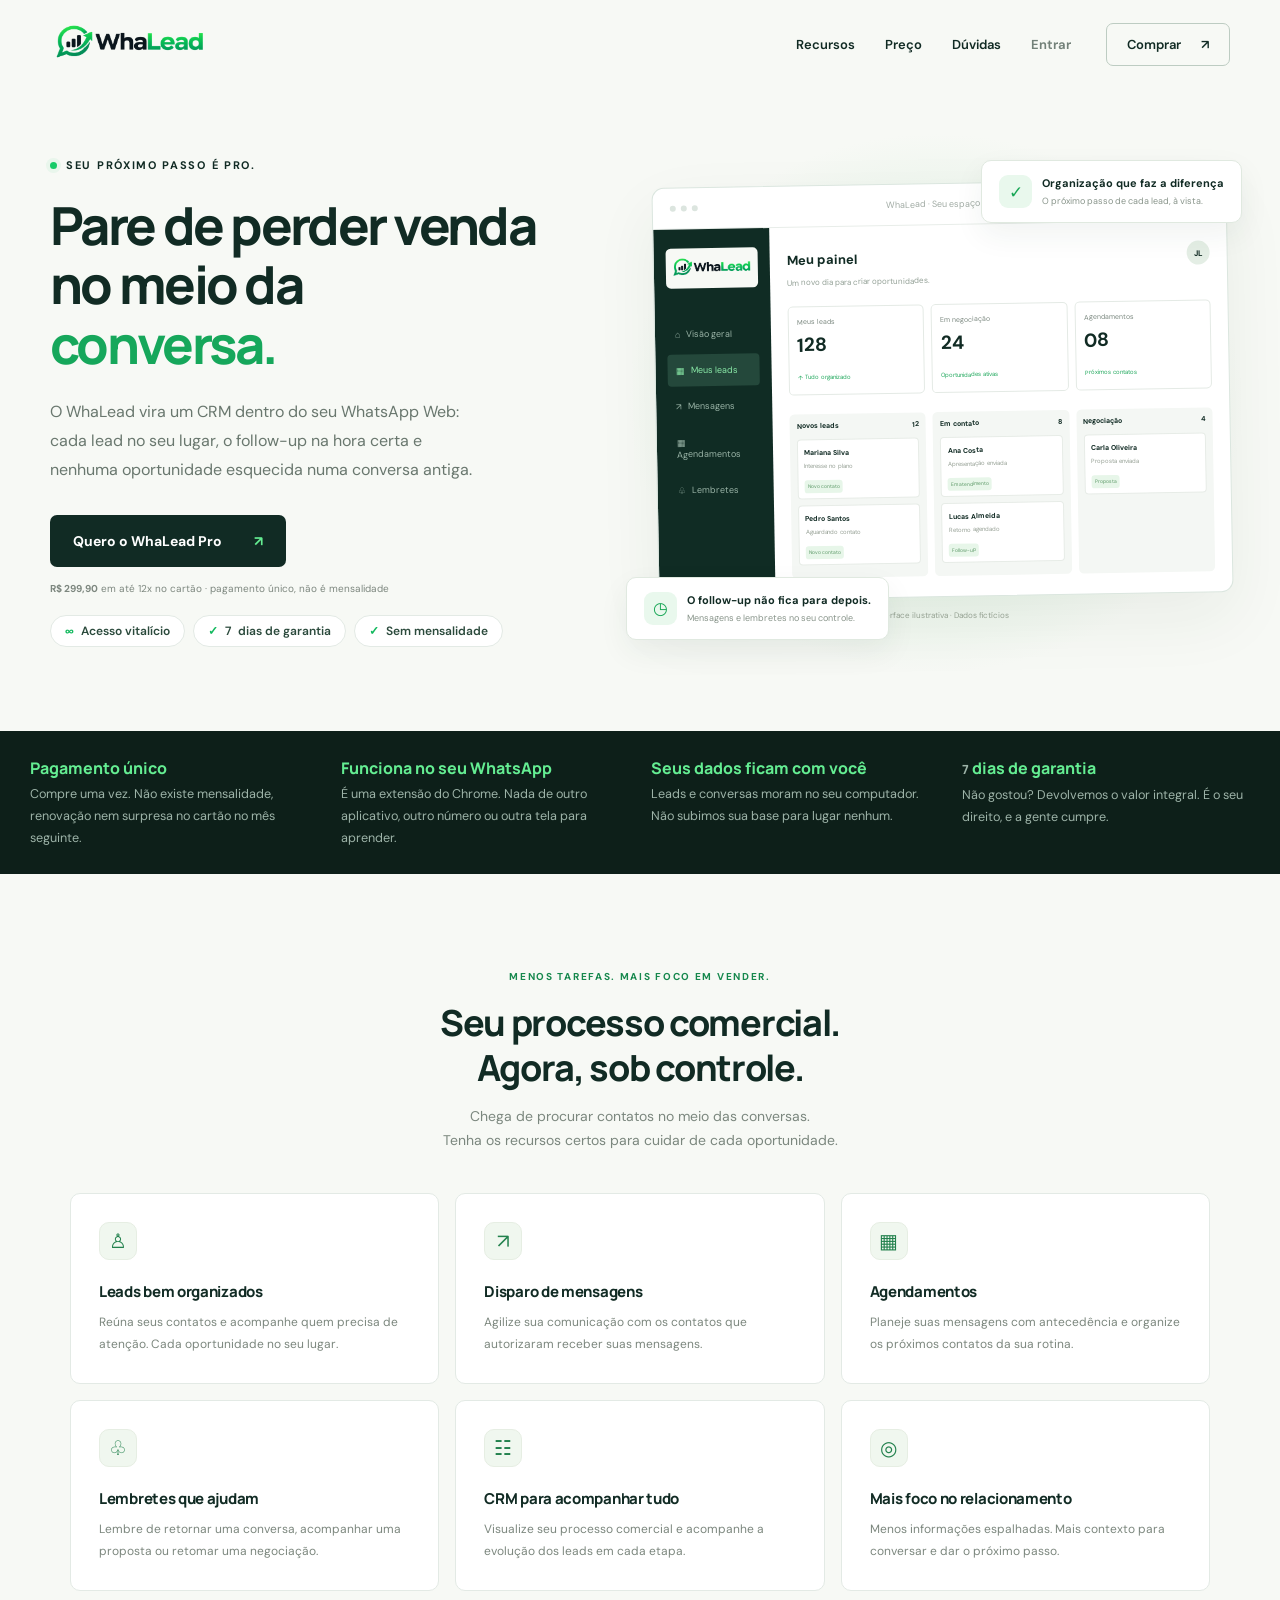
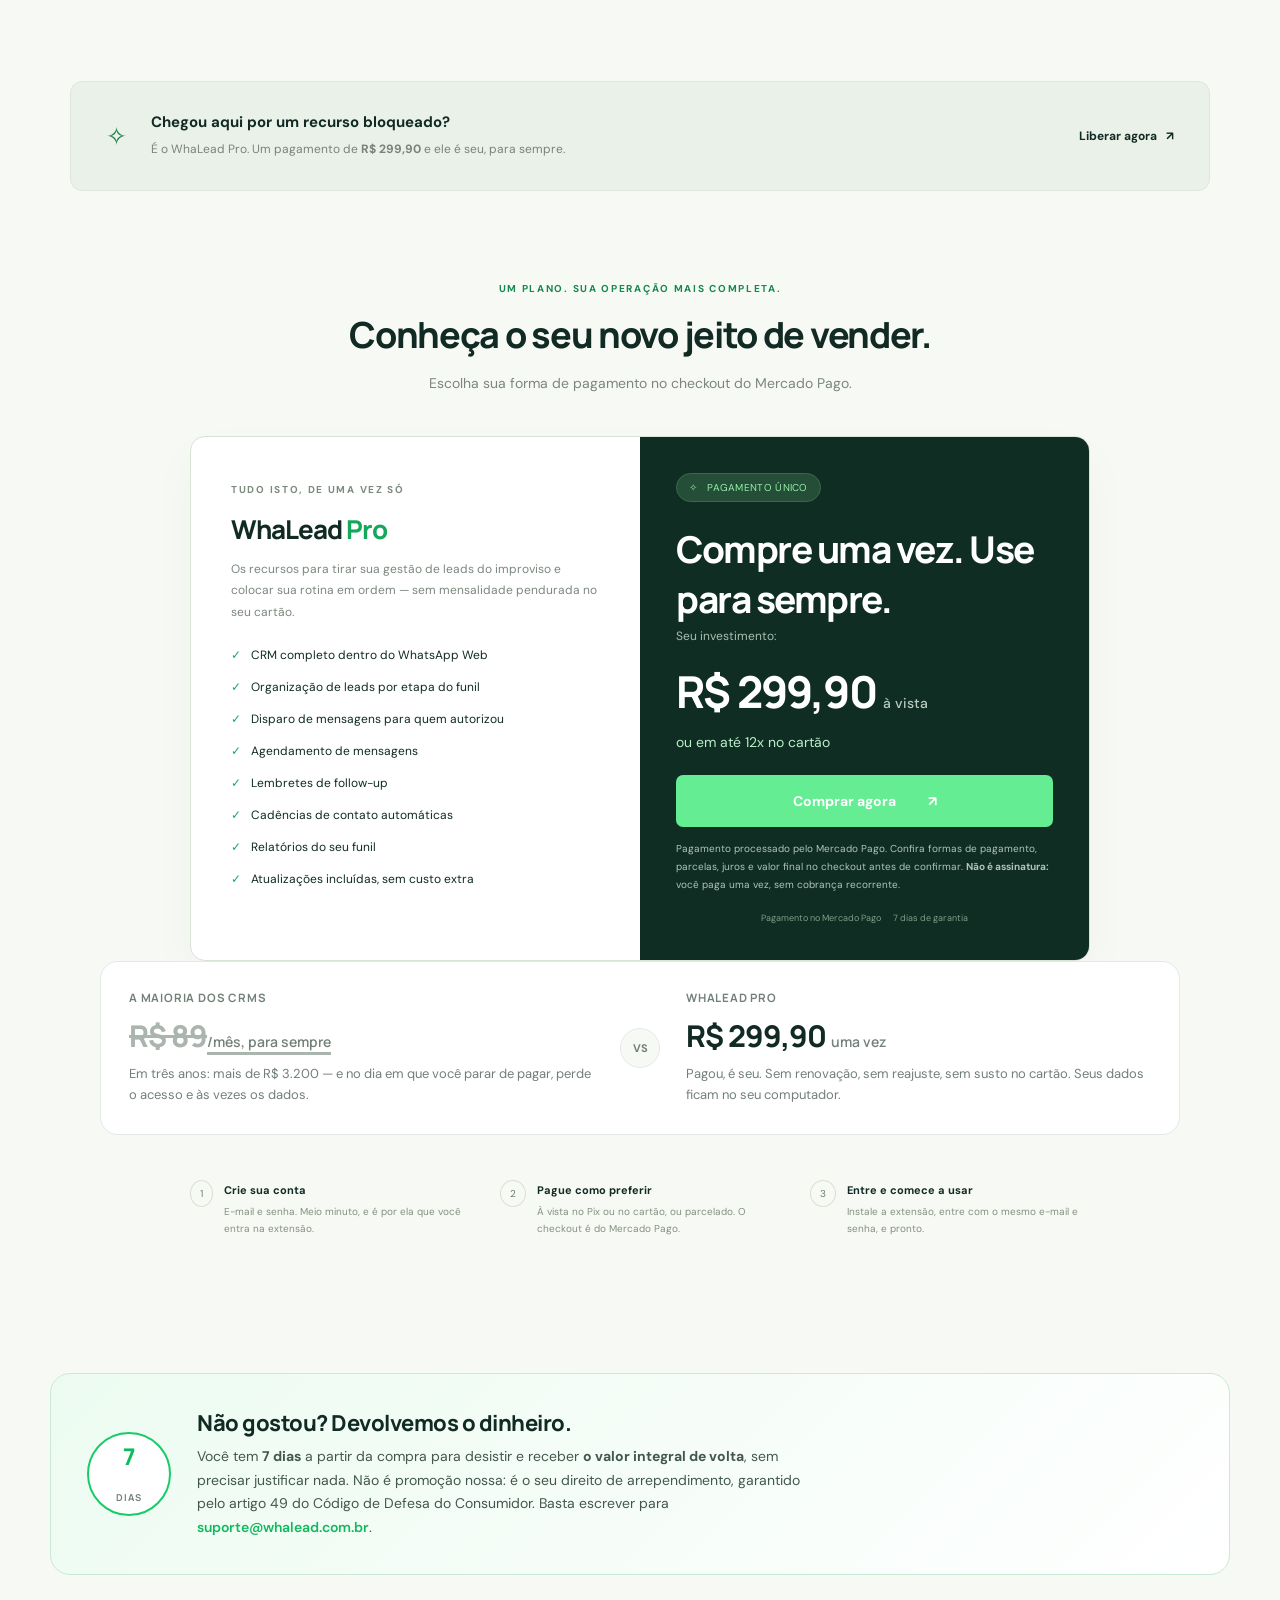
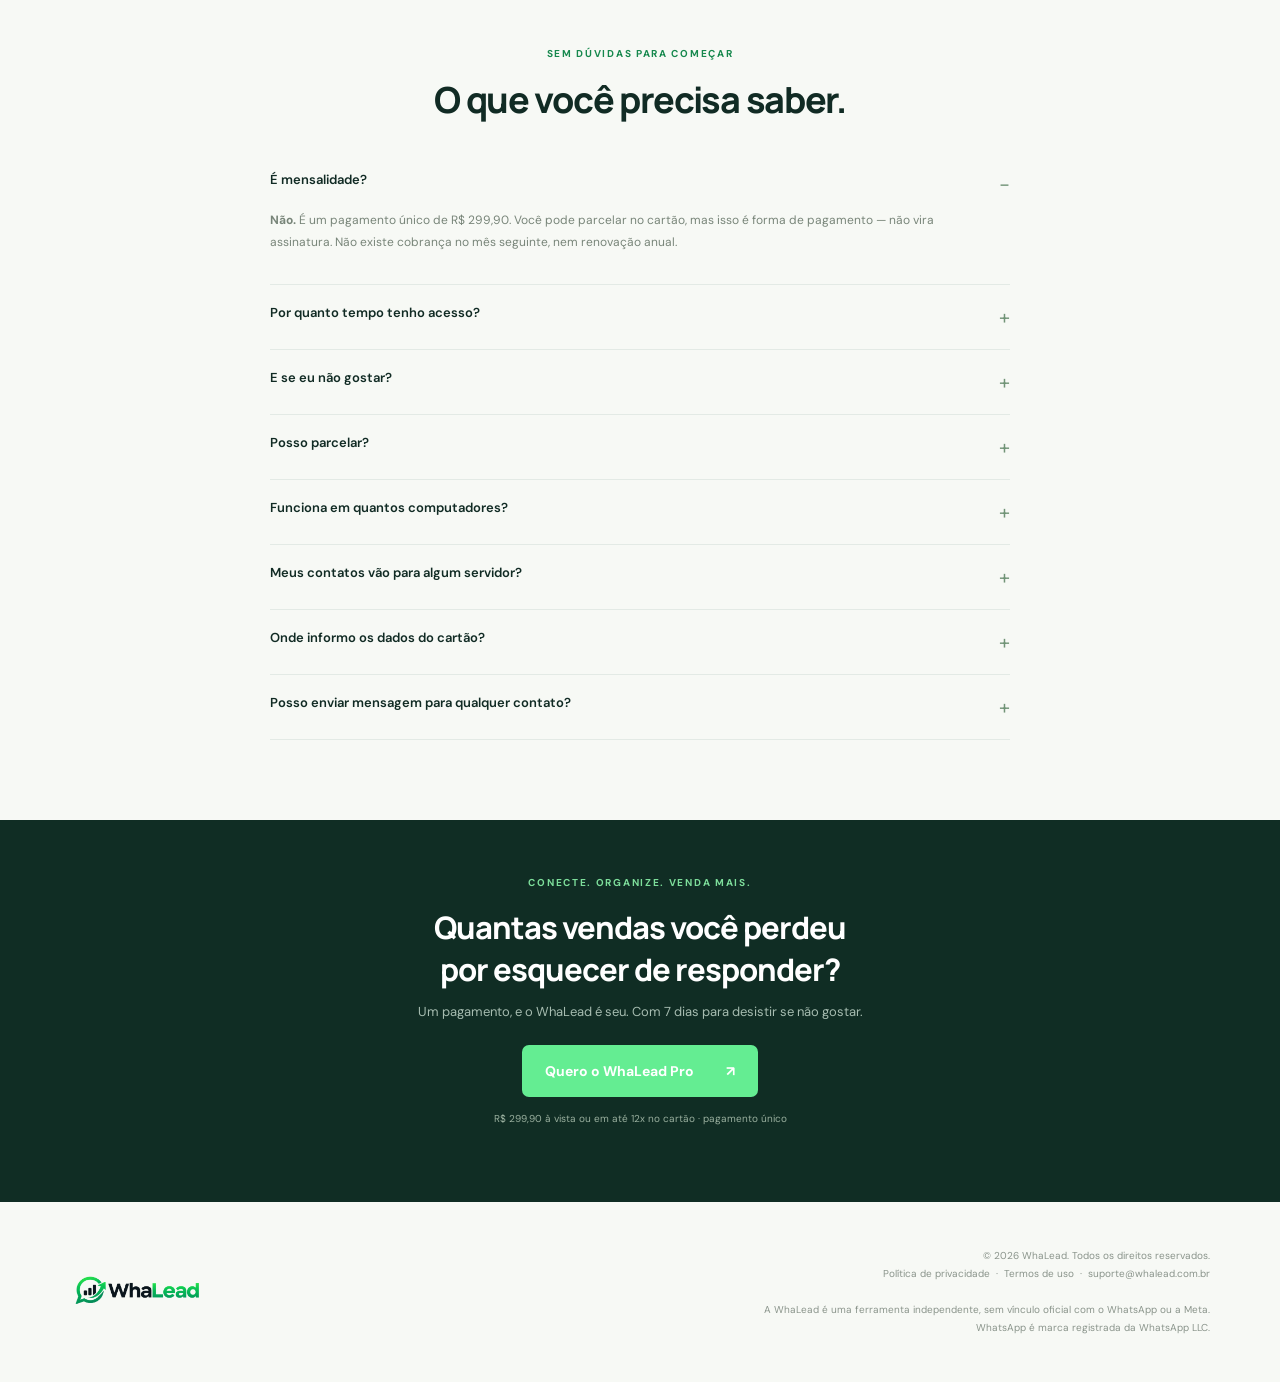
==== index.html @ 156eeb87 "Add files via upload" ====
<!doctype html><html lang="pt-BR"><head><meta charset="UTF-8"><meta name="viewport" content="width=device-width,initial-scale=1"><title>WhaLead Pro — CRM dentro do seu WhatsApp Web</title>
<link rel="icon" href="brand.png">
<meta property="og:title" content="WhaLead Pro — CRM dentro do seu WhatsApp Web">
<meta property="og:description" content="Organize leads, programe mensagens e nunca mais perca um follow-up. Pagamento único, sem mensalidade.">
<meta property="og:image" content="logo-whalead.png">
<meta property="og:type" content="website">
<meta name="theme-color" content="#0d1f19"><meta name="description" content="CRM dentro do seu WhatsApp Web: organize leads, programe mensagens e nunca mais perca um follow-up. Pagamento único de R$ 299,90, sem mensalidade, com 7 dias de garantia."><style>
@import url('https://fonts.googleapis.com/css2?family=DM+Sans:wght@400;450;500;550;600;650;700&family=Manrope:wght@400;500;600;650;700;750;800&display=swap');
:root{--green:#64ed92;--bright:#17cb68;--ink:#112b24;--muted:#728078;--line:#e3eae5;--cream:#f7f9f5}*{box-sizing:border-box}html{scroll-behavior:smooth;scroll-padding-top:100px}body{margin:0;color:var(--ink);font-family:'DM Sans',sans-serif;background:var(--cream)}button,a{-webkit-tap-highlight-color:transparent}button{font:inherit}a{color:inherit;text-decoration:none}button,a{outline-offset:5px}header{height:88px;max-width:1240px;margin:auto;display:flex;align-items:center;justify-content:space-between;padding:0 30px}.brand{display:flex;align-items:center;font:800 27px Manrope,sans-serif;letter-spacing:-1.5px}.brand img{width:44px;height:43px;object-fit:contain;margin-right:7px}.brand span{color:#11b95d}nav{display:flex;align-items:center;gap:35px;font-size:13px;font-weight:600}.navcta{border:1px solid #bdccc2;padding:12px 20px;border-radius:7px;display:flex;gap:20px;align-items:center}.hero{padding:70px 30px 83px;max-width:1240px;margin:auto;display:grid;grid-template-columns:1fr 1.08fr;gap:45px;align-items:center}.eyebrow{font-size:11px;font-weight:700;letter-spacing:1.7px;display:flex;gap:9px;align-items:center}.dot{width:7px;height:7px;background:var(--bright);border-radius:50%;display:inline-block;box-shadow:0 0 0 4px #17cb6810}.hero h1{font:750 clamp(42px,4.1vw,60px)/1.13 Manrope,sans-serif;letter-spacing:-2.7px;margin:24px 0}.hero h1 em{font-style:normal;color:#16a75b}.hero p{font-size:16px;line-height:1.8;color:#69776e;max-width:425px}.button{border:0;background:var(--green);padding:17px 23px;display:inline-flex;justify-content:center;align-items:center;gap:32px;border-radius:7px;font-weight:700;font-size:14px;cursor:pointer;transition:transform .2s,background .2s}.button:hover{background:#7af4a2;transform:translateY(-2px)}.hero .button{margin-top:15px;background:var(--ink);color:white}.hero .button span{color:var(--green)}.fine{font-size:10px!important;line-height:1.7!important;margin-top:13px!important;color:#7d877f!important}.hero .checks{display:flex;gap:19px;font-size:11px;color:#66756b;margin-top:25px}.check{color:#12aa5b;margin-right:5px}.visual{position:relative;padding:25px 0 28px 14px}.visual:before{content:'';position:absolute;inset:-35px -25px;background:radial-gradient(ellipse,#d0ecd5 0,transparent 68%);z-index:-1}.app{background:white;border:1px solid #dbe6df;box-shadow:0 25px 65px #183a2510;border-radius:12px;overflow:hidden;transform:rotate(-1deg)}.appbar{display:flex;align-items:center;padding:14px 17px;border-bottom:1px solid #e8ede9;gap:5px}.appbar i{width:6px;height:6px;background:#dce5df;border-radius:50%}.appurl{font-size:9px;color:#a1aba4;text-align:center;flex:1}.appbody{display:flex;min-height:320px}.sidebar{background:#102c24;width:116px;color:#99b3a6;padding:19px 12px;flex-shrink:0}.sidebar .brand{font-size:15px;color:white;letter-spacing:-.7px;margin-bottom:30px}.sidebar .brand img{width:25px;height:25px;margin-right:2px}.menuitem{font-size:9px;padding:10px 8px;margin:4px 0;border-radius:4px}.menuitem.active{background:#24483b;color:#8aeaa8}.appmain{padding:20px 17px;flex:1;min-width:0}.appheading{display:flex;justify-content:space-between;align-items:center;font-size:13px;font-weight:700}.avatar{border-radius:50%;font-size:8px;background:#e4eee5;padding:7px}.appsublabel{font-size:8px;color:#93a096;margin-top:6px}.stats{display:grid;grid-template-columns:repeat(3,1fr);gap:7px;margin:19px 0}.stat{border:1px solid #e4eae5;border-radius:5px;padding:10px 8px}.stat small{font-size:7px;color:#7c8980;display:block}.stat strong{font-size:19px;display:block;margin:6px 0}.stat .up{color:#21a85d;font-size:6px}.kanban{display:flex;gap:7px}.column{flex:1;min-width:0;background:#f4f7f4;border-radius:5px;padding:7px}.columntitle{font-size:7px;font-weight:700;display:flex;justify-content:space-between;margin-bottom:9px}.lead{background:white;border:1px solid #e7ece7;border-radius:4px;padding:8px 6px;margin-bottom:6px;font-size:7px}.lead b{display:block;font-size:7px}.lead p{color:#96a095;font-size:6px;margin:4px 0 9px}.tag{background:#e7f6e9;color:#5a9765;font-size:5px;padding:3px;border-radius:3px}.float{position:absolute;background:white;border:1px solid #e0e9e0;box-shadow:0 12px 30px #1f3a2810;border-radius:10px;padding:14px 17px;display:flex;align-items:center;gap:10px;font-size:10px;z-index:2}.float b{display:block;font-size:11px;margin-bottom:4px}.float small{color:#89958b;font-size:9px}.float.top{top:2px;right:-12px}.float.bottom{bottom:8px;left:-15px}.floaticon{display:flex;align-items:center;justify-content:center;background:#e9f8ed;color:#17a655;width:33px;height:33px;border-radius:9px;font-size:17px}.strip{border-top:1px solid var(--line);border-bottom:1px solid var(--line);padding:24px 25px;display:flex;justify-content:center;gap:65px;font-size:12px;color:#78877d}.strip span{display:flex;align-items:center;gap:10px}.strip i{font-style:normal;color:#2c5e42;font-size:18px}.section{max-width:1200px;margin:auto;padding:90px 30px}.sectionhead{text-align:center;max-width:660px;margin:0 auto 40px}.label{color:#16884d;letter-spacing:1.7px;font-size:10px;font-weight:700;text-transform:uppercase}.section h2{font:750 36px/1.25 Manrope,sans-serif;letter-spacing:-1.3px;margin:15px 0}.sectionhead p{color:#7b877e;font-size:14px;line-height:1.7}.features{display:grid;grid-template-columns:repeat(3,1fr);gap:16px}.feature{padding:28px;border:1px solid var(--line);border-radius:10px;background:#fff}.feature .icon{width:38px;height:38px;display:flex;align-items:center;justify-content:center;background:#f0f7ef;border:1px solid #e6eee3;border-radius:10px;font-size:20px;color:#22814d}.feature h3{font:750 15px Manrope,sans-serif;letter-spacing:-.3px;margin:21px 0 9px}.feature p{font-size:12px;line-height:1.85;color:#7c877e;margin:0}.upgrade{background:#eaf1e9;border:1px solid #dde8db;max-width:1140px;margin:0 auto 20px;border-radius:12px;padding:30px 35px;display:flex;align-items:center;gap:24px}.upgrade .icon{font-size:25px;color:#22814d}.upgrade h3{font-size:15px;margin:0 0 7px}.upgrade p{font-size:12px;color:#778575;margin:0;line-height:1.7}.upgrade a{margin-left:auto;white-space:nowrap;font-size:12px;font-weight:700}.offersection{padding-top:65px}.pricing{max-width:900px;margin:auto;display:grid;grid-template-columns:1fr 1fr;overflow:hidden;border-radius:15px;border:1px solid #d8e3d6;background:white;box-shadow:0 20px 50px #183a2508}.planinfo{padding:40px}.planinfo .label{color:#7a8a7c}.planinfo h3{font:750 26px Manrope,sans-serif;margin:13px 0 9px;letter-spacing:-1px}.planinfo p{font-size:12px;color:#7b877d;line-height:1.8}.planlist{padding:0;margin:24px 0 0;list-style:none;font-size:12px}.planlist li{margin:16px 0;display:flex;gap:10px}.planlist li:before{content:'✓';color:#18ab5a}.planprice{background:#102d24;padding:36px;color:white;position:relative}.trialpill{background:#244e37;border:1px solid #3b6848;color:#96efa9;border-radius:30px;padding:7px 12px;display:inline-block;font-size:10px;letter-spacing:.3px}.trialtitle{font:750 37px Manrope,sans-serif;letter-spacing:-1.5px;margin:22px 0 2px}.after{color:#a9beb0;font-size:12px;line-height:1.8}.price{font:750 44px Manrope,sans-serif;letter-spacing:-1.8px;margin:14px 0 0}.price small{font:500 14px 'DM Sans',sans-serif;letter-spacing:0;color:#b8cbbf}.total{font-size:10px;color:#94ad9d;margin:7px 0 24px}.planprice .button{width:100%;margin-top:24px}.paymentnote{font-size:10px;color:#b0c5b7;line-height:1.8;margin-top:13px}.secure{display:flex;gap:12px;justify-content:center;font-size:9px;color:#809c89;margin-top:18px}.steps{display:flex;max-width:900px;margin:35px auto 0;gap:30px}.step{flex:1;display:flex;align-items:flex-start;gap:11px}.stepnum{font-size:10px;border:1px solid #d6e1d4;border-radius:50%;padding:6px 9px;color:#688369}.step b{display:block;font-size:11px;margin:3px 0 6px}.step p{font-size:10px;line-height:1.7;margin:0;color:#839080}.faq{max-width:800px;padding-top:20px;padding-bottom:80px}.faq .sectionhead{margin-bottom:30px}details{border-bottom:1px solid var(--line);padding:19px 0}summary{cursor:pointer;font-size:13px;font-weight:600;list-style:none;display:flex;justify-content:space-between;gap:20px}summary:after{content:'+';font-size:20px;font-weight:400;color:#719477}details[open] summary:after{content:'−'}details p{color:#788579;font-size:12px;line-height:1.85;padding-right:25px}.endcta{background:#102d24;color:white;padding:50px 30px;text-align:center}.endcta h2{font:750 31px Manrope,sans-serif;letter-spacing:-1px;margin:0 0 12px}.endcta p{font-size:13px;color:#a6bcb0;margin-bottom:25px}.endcta .fine{color:#9ab09f!important}footer{max-width:1200px;margin:auto;padding:35px 30px;display:flex;align-items:center;justify-content:space-between;gap:20px}footer .brand{font-size:21px}footer .brand img{width:33px;height:33px}footer p{color:#8a948b;font-size:10px;line-height:1.8;text-align:right}.modal{border:1px solid #d9e4d9;border-radius:16px;padding:32px;max-width:440px;width:calc(100% - 36px);color:var(--ink)}.modal::backdrop{background:#0b241cc9;backdrop-filter:blur(5px)}.modal h2{font:750 24px Manrope,sans-serif;letter-spacing:-.7px}.modal p{font-size:13px;line-height:1.8;color:#758375}.modal .button{width:100%;margin-top:10px}.close{position:absolute;right:16px;top:12px;border:0;background:none;font-size:24px;color:#839080;cursor:pointer}.context{display:none;background:#e4f4e5;border-bottom:1px solid #d2e6d5;text-align:center;padding:11px 20px;font-size:12px}.context.visible{display:block}.mobilecta{display:none}@media(min-width:1500px){.hero{padding-top:95px;padding-bottom:110px}}@media(max-width:950px){.hero{gap:25px;padding-top:45px}.hero h1{font-size:43px}.visual{padding-left:0}.float.top{right:-6px}.sidebar{width:87px;padding:15px 7px}.sidebar .brand{font-size:12px}.appmain{padding:16px 10px}.strip{gap:25px}.hero .checks{gap:10px;font-size:9px}.feature{padding:23px}.hero p{font-size:14px}}@media(max-width:700px){header{height:75px;padding:0 20px}.brand{font-size:24px}nav>a:not(.navcta){display:none}.navcta{font-size:11px;padding:10px 13px;gap:12px}.hero{display:flex;flex-direction:column;padding:35px 23px 55px;gap:40px;align-items:stretch}.hero h1{font-size:44px;letter-spacing:-2px;max-width:480px}.hero p{max-width:450px}.hero .checks{font-size:10px;gap:18px}.visual{max-width:510px;width:100%;align-self:center;padding:20px 8px}.float.top{right:0}.float.bottom{left:0;bottom:0}.appbody{min-height:290px}.sidebar{width:100px}.strip{display:grid;grid-template-columns:1fr 1fr;gap:20px;font-size:10px;padding:23px}.section{padding:60px 22px}.section h2{font-size:29px}.features{grid-template-columns:1fr 1fr;gap:10px}.feature{padding:20px 16px}.feature h3{font-size:13px}.feature p{font-size:11px}.upgrade{margin:0 22px;padding:23px;gap:15px;flex-wrap:wrap}.upgrade .icon{display:none}.upgrade a{margin-left:0}.pricing{grid-template-columns:1fr}.planinfo{padding:30px}.planprice{padding:30px}.steps{flex-direction:column;gap:20px}.faq{padding-top:0}.endcta h2{font-size:27px}footer{padding:28px 22px 90px;align-items:flex-start}footer p{font-size:8px;max-width:190px}footer .brand{font-size:18px}.mobilecta{display:flex;position:fixed;bottom:0;left:0;right:0;background:#f7f9f5f5;backdrop-filter:blur(10px);border-top:1px solid var(--line);padding:10px 16px;z-index:5;align-items:center;justify-content:space-between;gap:10px}.mobilecta b{font-size:12px}.mobilecta small{font-size:9px;color:#758375;display:block;margin-top:3px}.mobilecta .button{padding:13px 16px;font-size:11px;gap:10px}}

.brand img.full-logo{width:160px;height:auto;margin:0;object-fit:contain}.sidebar .brand{background:#f7f9f5;border-radius:5px;padding:6px 4px}.sidebar .brand img.full-logo{width:100%;height:auto}footer .brand img.full-logo{width:135px;height:auto}@media(max-width:700px){.brand img.full-logo{width:140px}footer .brand img.full-logo{width:110px}}

/* ============ acrescentado: foco na compra ============ */
.navlinks{display:flex;align-items:center;gap:30px}
.naventrar{font-weight:650;color:var(--muted)}
.naventrar:hover{color:var(--ink)}
.heroguarantee{display:flex;flex-wrap:wrap;gap:8px;margin:18px 0 0}
.gbadge{display:inline-flex;align-items:center;gap:7px;font-size:12px;font-weight:600;
  background:#fff;border:1px solid var(--line);border-radius:30px;padding:7px 14px;color:#2b4a3c}
.gbadge b{color:#11b95d;font-weight:750}
.valuebar{background:#0d1f19;color:#e8f5ed;padding:26px 30px}
.valuebar .in{max-width:1240px;margin:auto;display:grid;
  grid-template-columns:repeat(auto-fit,minmax(215px,1fr));gap:22px}
.valuebar div b{display:block;font:750 16px Manrope,sans-serif;color:#64ed92;margin-bottom:3px}
.valuebar div span{font-size:12.6px;line-height:1.6;color:#9db3a8}
.compare{max-width:1240px;margin:0 auto;padding:0 30px 10px}
.comparebox{background:#fff;border:1px solid var(--line);border-radius:18px;padding:28px;
  display:grid;grid-template-columns:1fr auto 1fr;gap:26px;align-items:center}
.comparebox h4{font:700 14px Manrope,sans-serif;margin:0 0 10px;color:var(--muted);
  text-transform:uppercase;letter-spacing:.8px;font-size:11.5px}
.comparebox .big{font:750 30px Manrope,sans-serif;letter-spacing:-1px;color:var(--ink)}
.comparebox .big small{font-size:14px;font-weight:600;color:var(--muted);letter-spacing:0}
.comparebox .risca{text-decoration:line-through;color:#a9b5ad}
.comparebox .vs{width:40px;height:40px;border-radius:50%;background:var(--cream);
  border:1px solid var(--line);display:grid;place-items:center;font-size:11px;
  font-weight:700;color:var(--muted)}
.comparebox p{font-size:13px;color:var(--muted);margin:8px 0 0;line-height:1.6}
.guarantee{max-width:1240px;margin:0 auto;padding:46px 30px}
.guaranteebox{background:linear-gradient(135deg,#ecfbf1,#fff);border:1px solid #c8ead6;
  border-radius:20px;padding:34px 36px;display:flex;gap:26px;align-items:center}
.gseal{width:84px;height:84px;flex-shrink:0;border-radius:50%;background:#fff;
  border:2px solid #17cb68;display:grid;place-items:center;text-align:center;
  font:750 23px/1 Manrope,sans-serif;color:#11b95d}
.gseal small{display:block;font-size:9.5px;letter-spacing:.9px;font-weight:700;
  color:var(--muted);margin-top:3px}
.guaranteebox h3{font:750 22px Manrope,sans-serif;margin:0 0 7px;letter-spacing:-.5px}
.guaranteebox p{margin:0;font-size:14px;line-height:1.7;color:#43584d;max-width:62ch}
@media(max-width:820px){
  .comparebox{grid-template-columns:1fr;text-align:center}
  .comparebox .vs{margin:0 auto}
  .guaranteebox{flex-direction:column;text-align:center}
}
</style></head><body>
<div class="context" id="context">Você encontrou um recurso Pro. Conheça a WhaLead Pro e organize sua rotina comercial.</div>
<header><a class="brand" href="#" aria-label="WhaLead início"><img class="full-logo" src="logo-whalead.png" alt="WhaLead"></a><nav><div class="navlinks"><a href="#recursos">Recursos</a><a href="#plano">Preço</a><a href="#duvidas">Dúvidas</a><a class="naventrar" href="entrar.html" data-sealogado data-sealogado-txt="Minha conta">Entrar</a></div><a class="navcta" data-comprar data-sealogado>Comprar <span>↗</span></a></nav></header>
<main><section class="hero"><div><div class="eyebrow"><span class="dot"></span> SEU PRÓXIMO PASSO É PRO.</div><h1>Pare de perder venda<br>no meio da<br><em>conversa.</em></h1><p>O WhaLead vira um CRM dentro do seu WhatsApp Web: cada lead no seu lugar, o follow-up na hora certa e nenhuma oportunidade esquecida numa conversa antiga.</p><a class="button" data-comprar data-sealogado>Quero o WhaLead Pro <span>↗</span></a><p class="fine"><b data-t="preco">R$ 299,90</b> <span data-t="parcelado">em até 12x no cartão</span> · pagamento único, não é mensalidade</p><div class="heroguarantee"><span class="gbadge"><b>∞</b> Acesso vitalício</span><span class="gbadge"><b>✓</b> <span data-t="garantia">7</span> dias de garantia</span><span class="gbadge"><b>✓</b> Sem mensalidade</span></div></div>
<div class="visual" aria-label="Ilustração da organização de leads na WhaLead"><div class="float top"><div class="floaticon">✓</div><div><b>Organização que faz a diferença</b><small>O próximo passo de cada lead, à vista.</small></div></div><div class="app"><div class="appbar"><i></i><i></i><i></i><span class="appurl">WhaLead · Seu espaço de vendas</span></div><div class="appbody"><aside class="sidebar"><div class="brand"><img class="full-logo" src="logo-whalead.png" alt="WhaLead"></div><div class="menuitem">⌂ &nbsp; Visão geral</div><div class="menuitem active">▦ &nbsp; Meus leads</div><div class="menuitem">↗ &nbsp; Mensagens</div><div class="menuitem">▦ &nbsp; Agendamentos</div><div class="menuitem">♧ &nbsp; Lembretes</div></aside><div class="appmain"><div class="appheading">Meu painel <span class="avatar">JL</span></div><div class="appsublabel">Um novo dia para criar oportunidades.</div><div class="stats"><div class="stat"><small>Meus leads</small><strong>128</strong><span class="up">↑ Tudo organizado</span></div><div class="stat"><small>Em negociação</small><strong>24</strong><span class="up">Oportunidades ativas</span></div><div class="stat"><small>Agendamentos</small><strong>08</strong><span class="up">Próximos contatos</span></div></div><div class="kanban"><div class="column"><div class="columntitle">Novos leads <span>12</span></div><div class="lead"><b>Mariana Silva</b><p>Interesse no plano</p><span class="tag">Novo contato</span></div><div class="lead"><b>Pedro Santos</b><p>Aguardando contato</p><span class="tag">Novo contato</span></div></div><div class="column"><div class="columntitle">Em contato <span>8</span></div><div class="lead"><b>Ana Costa</b><p>Apresentação enviada</p><span class="tag">Em atendimento</span></div><div class="lead"><b>Lucas Almeida</b><p>Retorno agendado</p><span class="tag">Follow-up</span></div></div><div class="column"><div class="columntitle">Negociação <span>4</span></div><div class="lead"><b>Carla Oliveira</b><p>Proposta enviada</p><span class="tag">Proposta</span></div></div></div></div></div></div><div class="float bottom"><div class="floaticon">◷</div><div><b>O follow-up não fica para depois.</b><small>Mensagens e lembretes no seu controle.</small></div></div><div style="text-align:center;font-size:8px;color:#99a596;margin-top:13px">Interface ilustrativa · Dados fictícios</div></div></section>
<div class="valuebar"><div class="in"><div><b>Pagamento único</b><span>Compre uma vez. Não existe mensalidade, renovação nem surpresa no cartão no mês seguinte.</span></div><div><b>Funciona no seu WhatsApp</b><span>É uma extensão do Chrome. Nada de outro aplicativo, outro número ou outra tela para aprender.</span></div><div><b>Seus dados ficam com você</b><span>Leads e conversas moram no seu computador. Não subimos sua base para lugar nenhum.</span></div><div><b><span data-t="garantia">7</span> dias de garantia</b><span>Não gostou? Devolvemos o valor integral. É o seu direito, e a gente cumpre.</span></div></div></div>
<section class="section" id="recursos"><div class="sectionhead"><span class="label">Menos tarefas. Mais foco em vender.</span><h2>Seu processo comercial.<br>Agora, sob controle.</h2><p>Chega de procurar contatos no meio das conversas.<br>Tenha os recursos certos para cuidar de cada oportunidade.</p></div><div class="features"><article class="feature"><div class="icon">♙</div><h3>Leads bem organizados</h3><p>Reúna seus contatos e acompanhe quem precisa de atenção. Cada oportunidade no seu lugar.</p></article><article class="feature"><div class="icon">↗</div><h3>Disparo de mensagens</h3><p>Agilize sua comunicação com os contatos que autorizaram receber suas mensagens.</p></article><article class="feature"><div class="icon">▦</div><h3>Agendamentos</h3><p>Planeje suas mensagens com antecedência e organize os próximos contatos da sua rotina.</p></article><article class="feature"><div class="icon">♧</div><h3>Lembretes que ajudam</h3><p>Lembre de retornar uma conversa, acompanhar uma proposta ou retomar uma negociação.</p></article><article class="feature"><div class="icon">☷</div><h3>CRM para acompanhar tudo</h3><p>Visualize seu processo comercial e acompanhe a evolução dos leads em cada etapa.</p></article><article class="feature"><div class="icon">◎</div><h3>Mais foco no relacionamento</h3><p>Menos informações espalhadas. Mais contexto para conversar e dar o próximo passo.</p></article></div></section>
<div class="upgrade"><div class="icon">✧</div><div><h3>Chegou aqui por um recurso bloqueado?</h3><p>É o WhaLead Pro. Um pagamento de <b data-t="preco">R$ 299,90</b> e ele é seu, para sempre.</p></div><a data-comprar data-sealogado>Liberar agora &nbsp; ↗</a></div>
<section class="section offersection" id="plano"><div class="sectionhead"><span class="label">Um plano. Sua operação mais completa.</span><h2>Conheça o seu novo jeito de vender.</h2><p>Escolha sua forma de pagamento no checkout do Mercado Pago.</p></div><div class="pricing"><div class="planinfo"><span class="label">Tudo isto, de uma vez só</span><h3>WhaLead <span style="color:#14a85b">Pro</span></h3><p>Os recursos para tirar sua gestão de leads do improviso e colocar sua rotina em ordem — sem mensalidade pendurada no seu cartão.</p><ul class="planlist"><li>CRM completo dentro do WhatsApp Web</li><li>Organização de leads por etapa do funil</li><li>Disparo de mensagens para quem autorizou</li><li>Agendamento de mensagens</li><li>Lembretes de follow-up</li><li>Cadências de contato automáticas</li><li>Relatórios do seu funil</li><li>Atualizações incluídas, sem custo extra</li></ul></div><div class="planprice"><span class="trialpill">✧ &nbsp; PAGAMENTO ÚNICO</span><div class="trialtitle">Compre uma vez. Use para sempre.</div><div class="after">Seu investimento:</div><div class="price"><span data-t="preco">R$ 299,90</span> <small>à vista</small></div><div style="font-size:14px;color:#b9efc9;margin-top:12px">ou <span data-t="parcelado">em até 12x no cartão</span></div><a class="button checkout" data-comprar data-sealogado>Comprar agora <span>↗</span></a><p class="paymentnote">Pagamento processado pelo Mercado Pago. Confira formas de pagamento, parcelas, juros e valor final no checkout antes de confirmar. <b>Não é assinatura:</b> você paga uma vez, sem cobrança recorrente.</p><div class="secure"><span>Pagamento no Mercado Pago</span><span><span data-t="garantia">7</span> dias de garantia</span></div></div></div>

<div class="compare"><div class="comparebox"><div><h4>A maioria dos CRMs</h4><div class="big risca">R$ 89<small>/mês, para sempre</small></div><p>Em três anos: mais de R$ 3.200 — e no dia em que você parar de pagar, perde o acesso e às vezes os dados.</p></div><div class="vs">VS</div><div><h4>WhaLead Pro</h4><div class="big"><span data-t="preco">R$ 299,90</span> <small>uma vez</small></div><p>Pagou, é seu. Sem renovação, sem reajuste, sem susto no cartão. Seus dados ficam no seu computador.</p></div></div></div>

<div class="steps"><div class="step"><span class="stepnum">1</span><div><b>Crie sua conta</b><p>E-mail e senha. Meio minuto, e é por ela que você entra na extensão.</p></div></div><div class="step"><span class="stepnum">2</span><div><b>Pague como preferir</b><p>À vista no Pix ou no cartão, ou parcelado. O checkout é do Mercado Pago.</p></div></div><div class="step"><span class="stepnum">3</span><div><b>Entre e comece a usar</b><p>Instale a extensão, entre com o mesmo e-mail e senha, e pronto.</p></div></div></div></section>

<div class="guarantee"><div class="guaranteebox"><div class="gseal"><span data-t="garantia">7</span><small>DIAS</small></div><div><h3>Não gostou? Devolvemos o dinheiro.</h3><p>Você tem <b><span data-t="garantia">7</span> dias</b> a partir da compra para desistir e receber <b>o valor integral de volta</b>, sem precisar justificar nada. Não é promoção nossa: é o seu direito de arrependimento, garantido pelo artigo 49 do Código de Defesa do Consumidor. Basta escrever para <a data-suporte style="color:#11b95d;font-weight:600">suporte@whalead.com.br</a>.</p></div></div></div>
<section class="section faq" id="duvidas"><div class="sectionhead"><span class="label">Sem dúvidas para começar</span><h2>O que você precisa saber.</h2></div><details open><summary>É mensalidade?</summary><p><b>Não.</b> É um pagamento único de <span data-t="preco">R$ 299,90</span>. Você pode parcelar no cartão, mas isso é forma de pagamento — não vira assinatura. Não existe cobrança no mês seguinte, nem renovação anual.</p></details><details><summary>Por quanto tempo tenho acesso?</summary><p><b>Para sempre.</b> Comprou, é seu. As atualizações da extensão vêm junto, sem custo adicional.</p></details><details><summary>E se eu não gostar?</summary><p>Você tem <span data-t="garantia">7</span> dias para desistir e receber o valor integral de volta, sem precisar explicar o motivo — é o direito de arrependimento do Código de Defesa do Consumidor. Escreva para <a data-suporte>suporte@whalead.com.br</a> e resolvemos.</p></details><details><summary>Posso parcelar?</summary><p>Sim, <span data-t="parcelado">em até 12x no cartão</span>. O número de parcelas, os juros e o valor final aparecem no checkout do Mercado Pago antes de você confirmar. Confira lá.</p></details><details><summary>Funciona em quantos computadores?</summary><p>Um de cada vez. Trocar de máquina é só entrar com seu e-mail e senha na nova — a anterior se desconecta sozinha, sem precisar pedir nada para ninguém.</p></details><details><summary>Meus contatos vão para algum servidor?</summary><p><b>Não.</b> Seus leads, conversas e anotações ficam no seu computador. O que sai daqui é apenas o necessário para confirmar que sua compra é válida. Veja a <a href="privacidade.html" style="color:#11b95d;font-weight:600">política de privacidade</a>.</p></details><details><summary>Onde informo os dados do cartão?</summary><p>Somente no checkout do Mercado Pago. Esta página não coleta nem armazena dados de cartão em momento nenhum.</p></details><details><summary>Posso enviar mensagem para qualquer contato?</summary><p>Use com responsabilidade: só com quem autorizou receber suas mensagens. Respeite pedidos de descadastro, a LGPD e as regras do WhatsApp. O WhaLead não envia nada sozinho — toda mensagem é escrita e confirmada por você. Ainda assim, envio em massa pode levar ao bloqueio do seu número pelo WhatsApp, e esse risco é seu.</p></details></section>
<section class="endcta"><span class="label" style="color:#7dde9b">Conecte. Organize. Venda mais.</span><h2 style="margin-top:15px">Quantas vendas você perdeu<br>por esquecer de responder?</h2><p>Um pagamento, e o WhaLead é seu. Com <span data-t="garantia">7</span> dias para desistir se não gostar.</p><a class="button checkout" data-comprar data-sealogado>Quero o WhaLead Pro <span>↗</span></a><p class="fine"><span data-t="preco">R$ 299,90</span> à vista ou <span data-t="parcelado">em até 12x no cartão</span> · pagamento único</p></section></main>

<footer><a class="brand" href="#"><img class="full-logo" src="logo-whalead.png" alt="WhaLead"></a><p>© <span data-t="ano">2026</span> WhaLead. Todos os direitos reservados.<br><a href="privacidade.html">Política de privacidade</a> &nbsp;·&nbsp; <a href="termos.html">Termos de uso</a> &nbsp;·&nbsp; <a data-suporte>suporte@whalead.com.br</a><br><br>A WhaLead é uma ferramenta independente, sem vínculo oficial com o WhatsApp ou a Meta.<br>WhatsApp é marca registrada da WhatsApp LLC.</p></footer>

<div class="mobilecta"><div><b>WhaLead Pro · <span data-t="preco">R$ 299,90</span></b><small>Pagamento único · <span data-t="garantia">7</span> dias de garantia</small></div><a class="button checkout" data-comprar data-sealogado>Comprar ↗</a></div>

<script src="config.js"></script>
<script src="comum.js"></script>
</body></html>
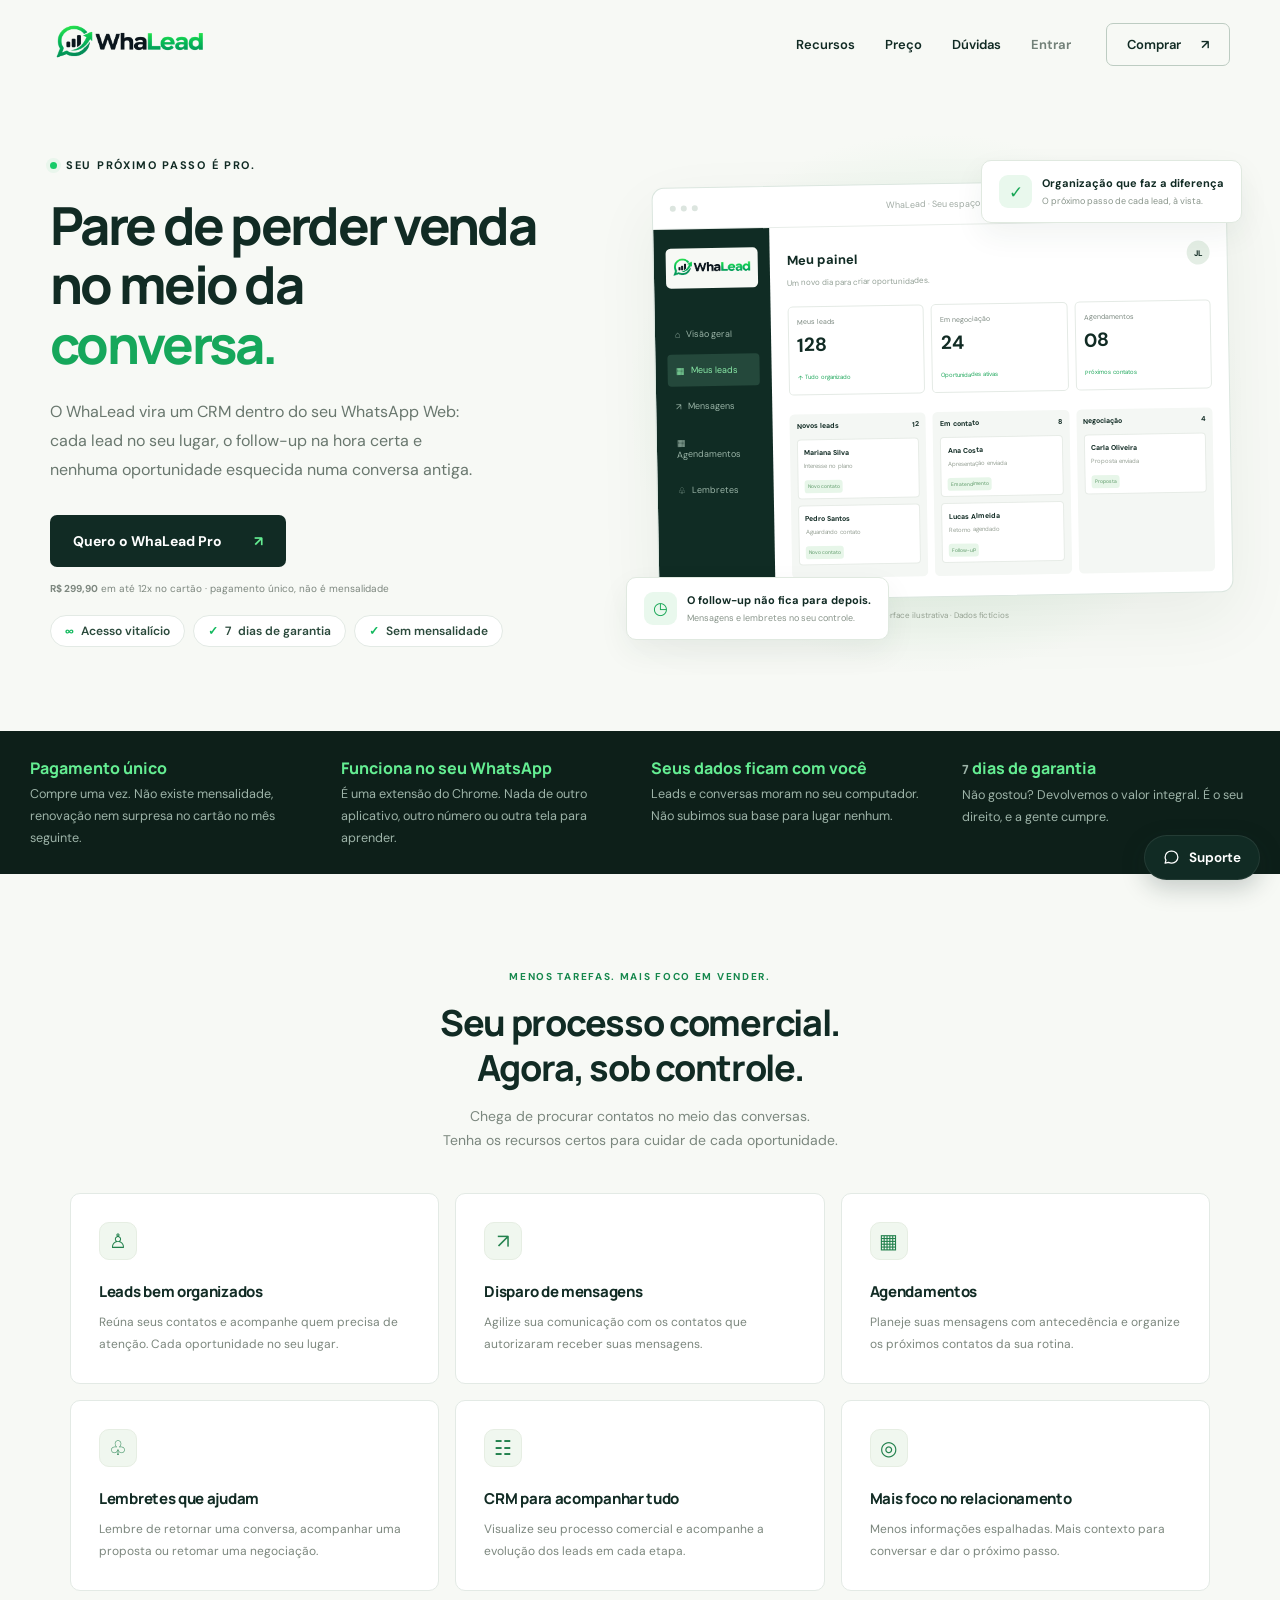
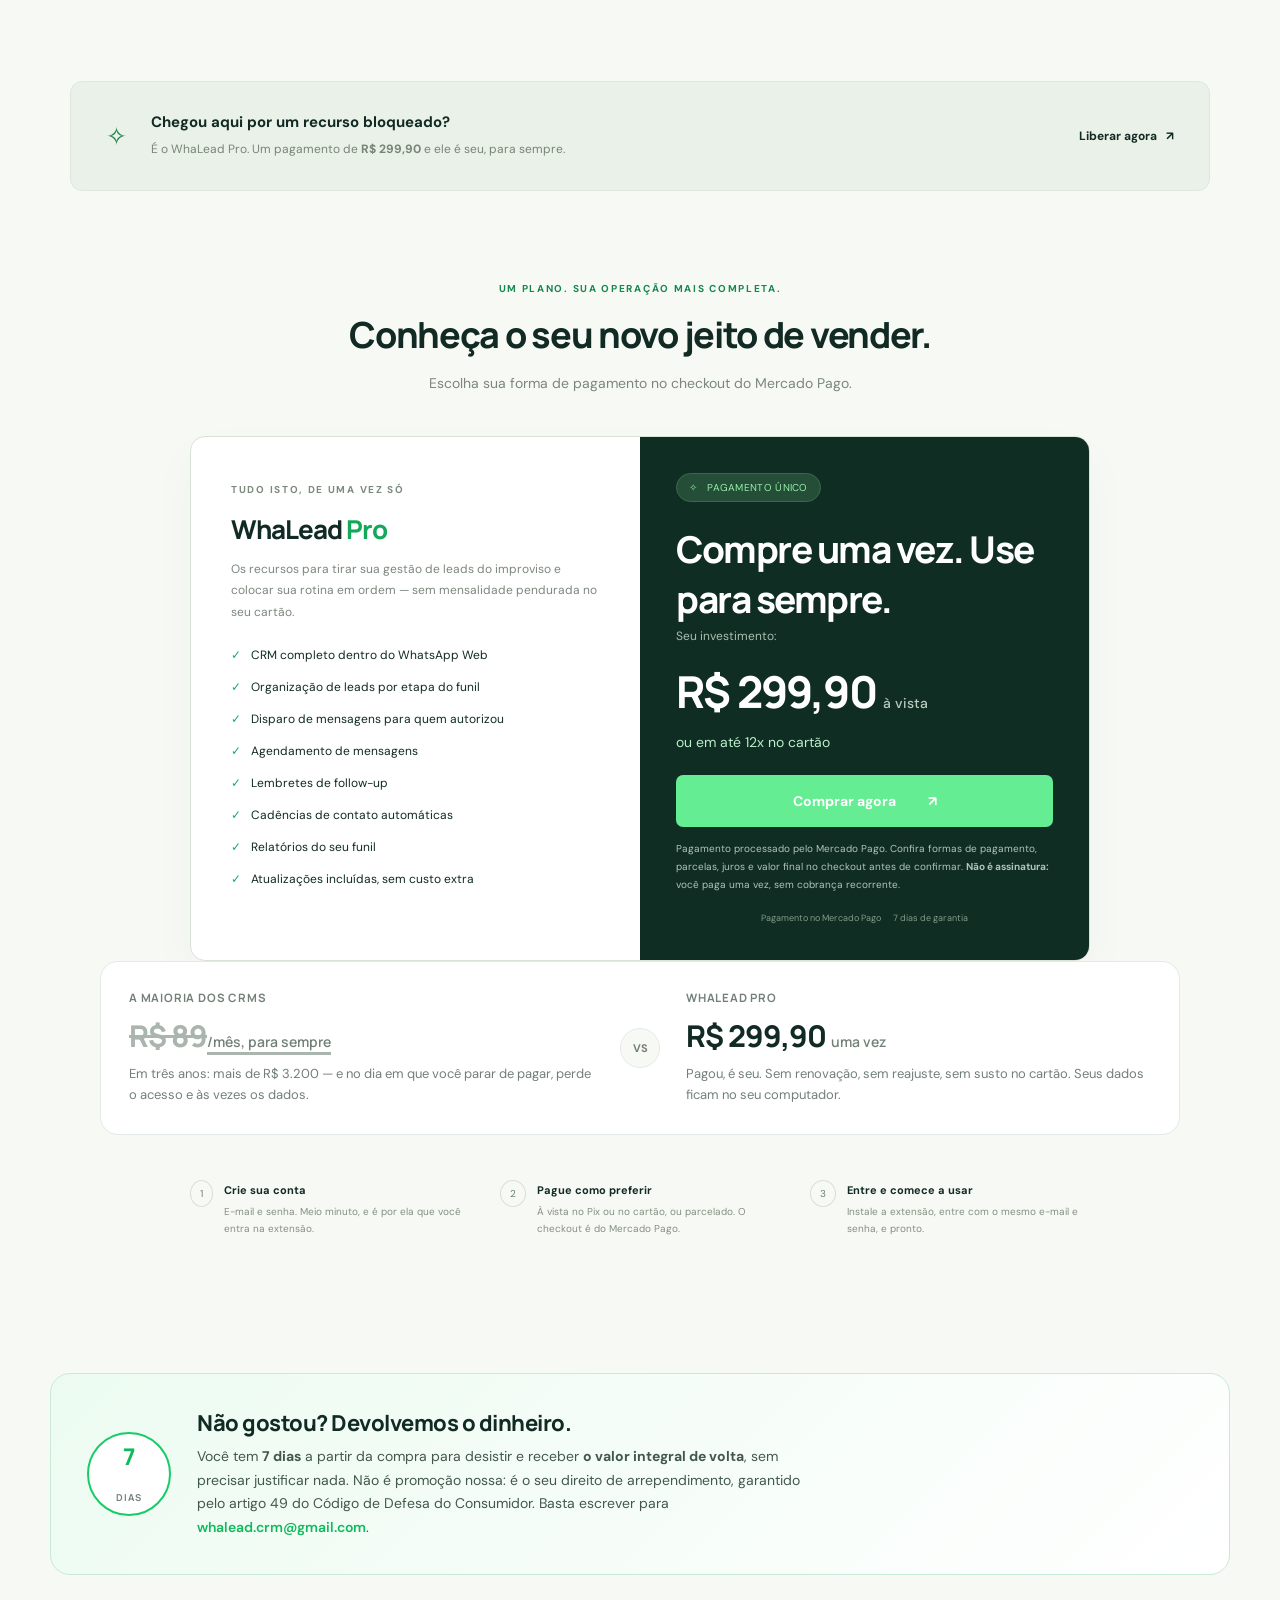
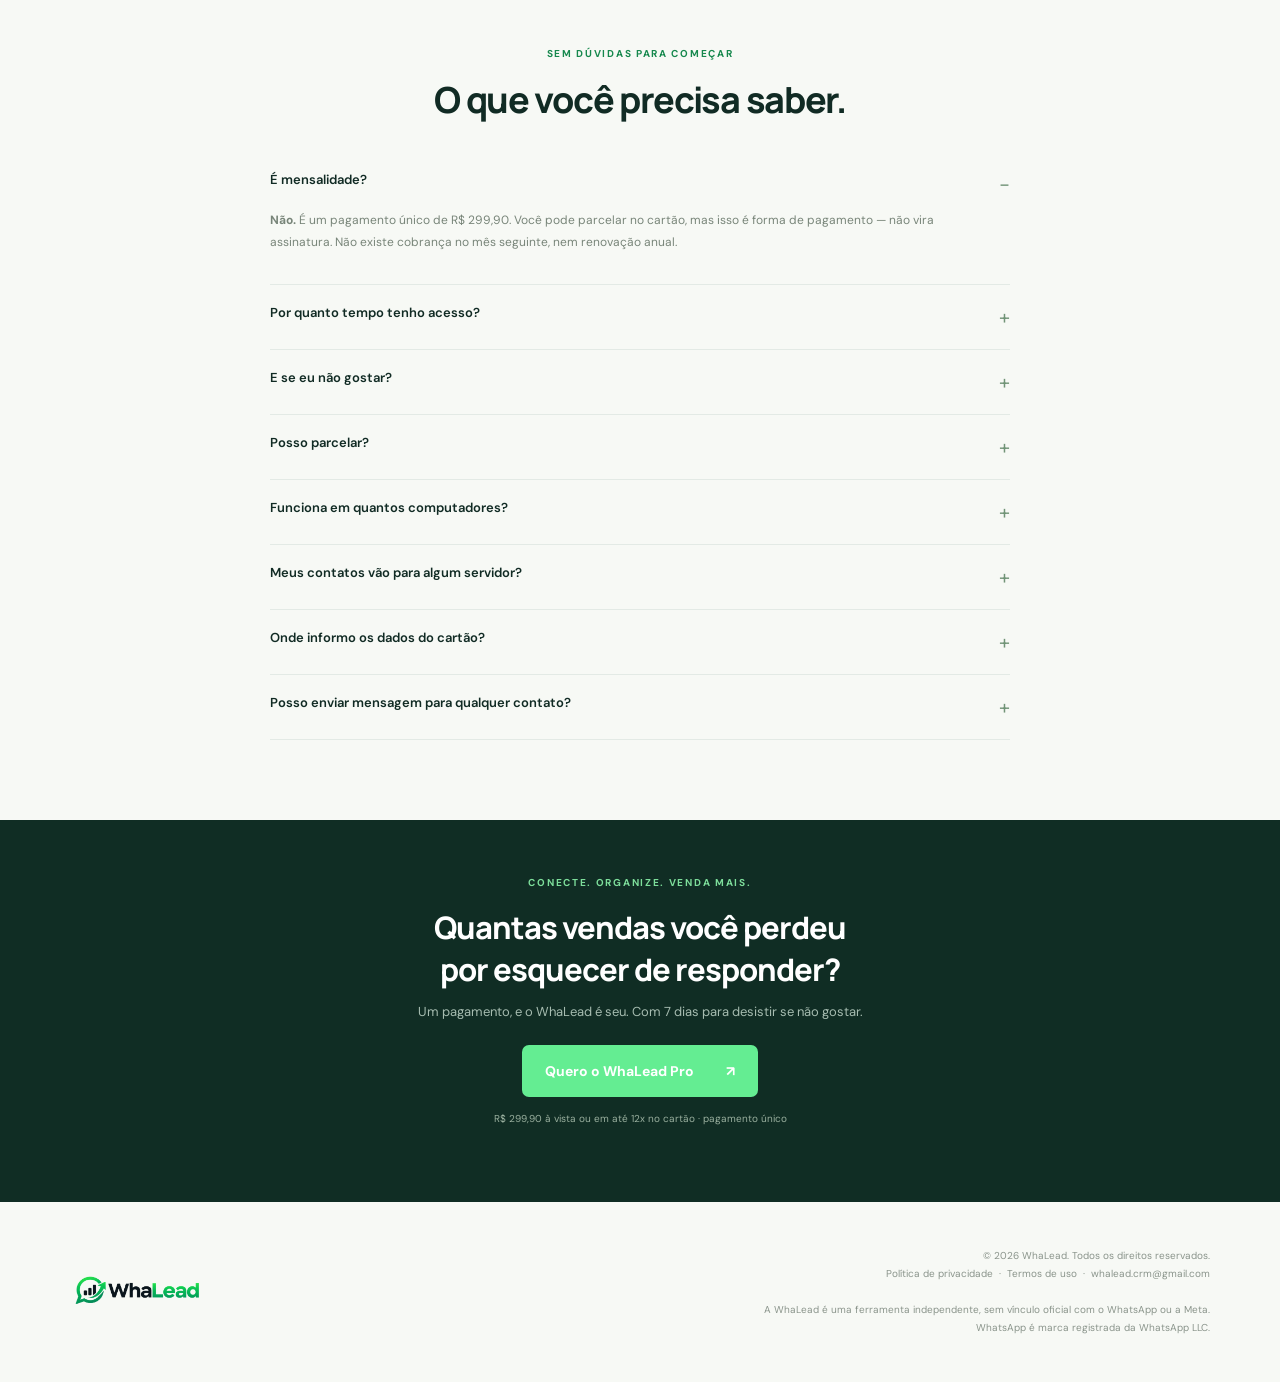
==== commit 8e6fff67: "Add files via upload" ====
--- a/index.html
+++ b/index.html
@@ -64,11 +64,11 @@
 
 <div class="steps"><div class="step"><span class="stepnum">1</span><div><b>Crie sua conta</b><p>E-mail e senha. Meio minuto, e é por ela que você entra na extensão.</p></div></div><div class="step"><span class="stepnum">2</span><div><b>Pague como preferir</b><p>À vista no Pix ou no cartão, ou parcelado. O checkout é do Mercado Pago.</p></div></div><div class="step"><span class="stepnum">3</span><div><b>Entre e comece a usar</b><p>Instale a extensão, entre com o mesmo e-mail e senha, e pronto.</p></div></div></div></section>
 
-<div class="guarantee"><div class="guaranteebox"><div class="gseal"><span data-t="garantia">7</span><small>DIAS</small></div><div><h3>Não gostou? Devolvemos o dinheiro.</h3><p>Você tem <b><span data-t="garantia">7</span> dias</b> a partir da compra para desistir e receber <b>o valor integral de volta</b>, sem precisar justificar nada. Não é promoção nossa: é o seu direito de arrependimento, garantido pelo artigo 49 do Código de Defesa do Consumidor. Basta escrever para <a data-suporte style="color:#11b95d;font-weight:600">suporte@whalead.com.br</a>.</p></div></div></div>
-<section class="section faq" id="duvidas"><div class="sectionhead"><span class="label">Sem dúvidas para começar</span><h2>O que você precisa saber.</h2></div><details open><summary>É mensalidade?</summary><p><b>Não.</b> É um pagamento único de <span data-t="preco">R$ 299,90</span>. Você pode parcelar no cartão, mas isso é forma de pagamento — não vira assinatura. Não existe cobrança no mês seguinte, nem renovação anual.</p></details><details><summary>Por quanto tempo tenho acesso?</summary><p><b>Para sempre.</b> Comprou, é seu. As atualizações da extensão vêm junto, sem custo adicional.</p></details><details><summary>E se eu não gostar?</summary><p>Você tem <span data-t="garantia">7</span> dias para desistir e receber o valor integral de volta, sem precisar explicar o motivo — é o direito de arrependimento do Código de Defesa do Consumidor. Escreva para <a data-suporte>suporte@whalead.com.br</a> e resolvemos.</p></details><details><summary>Posso parcelar?</summary><p>Sim, <span data-t="parcelado">em até 12x no cartão</span>. O número de parcelas, os juros e o valor final aparecem no checkout do Mercado Pago antes de você confirmar. Confira lá.</p></details><details><summary>Funciona em quantos computadores?</summary><p>Um de cada vez. Trocar de máquina é só entrar com seu e-mail e senha na nova — a anterior se desconecta sozinha, sem precisar pedir nada para ninguém.</p></details><details><summary>Meus contatos vão para algum servidor?</summary><p><b>Não.</b> Seus leads, conversas e anotações ficam no seu computador. O que sai daqui é apenas o necessário para confirmar que sua compra é válida. Veja a <a href="privacidade.html" style="color:#11b95d;font-weight:600">política de privacidade</a>.</p></details><details><summary>Onde informo os dados do cartão?</summary><p>Somente no checkout do Mercado Pago. Esta página não coleta nem armazena dados de cartão em momento nenhum.</p></details><details><summary>Posso enviar mensagem para qualquer contato?</summary><p>Use com responsabilidade: só com quem autorizou receber suas mensagens. Respeite pedidos de descadastro, a LGPD e as regras do WhatsApp. O WhaLead não envia nada sozinho — toda mensagem é escrita e confirmada por você. Ainda assim, envio em massa pode levar ao bloqueio do seu número pelo WhatsApp, e esse risco é seu.</p></details></section>
+<div class="guarantee"><div class="guaranteebox"><div class="gseal"><span data-t="garantia">7</span><small>DIAS</small></div><div><h3>Não gostou? Devolvemos o dinheiro.</h3><p>Você tem <b><span data-t="garantia">7</span> dias</b> a partir da compra para desistir e receber <b>o valor integral de volta</b>, sem precisar justificar nada. Não é promoção nossa: é o seu direito de arrependimento, garantido pelo artigo 49 do Código de Defesa do Consumidor. Basta escrever para <a data-suporte style="color:#11b95d;font-weight:600">whalead.crm@gmail.com</a>.</p></div></div></div>
+<section class="section faq" id="duvidas"><div class="sectionhead"><span class="label">Sem dúvidas para começar</span><h2>O que você precisa saber.</h2></div><details open><summary>É mensalidade?</summary><p><b>Não.</b> É um pagamento único de <span data-t="preco">R$ 299,90</span>. Você pode parcelar no cartão, mas isso é forma de pagamento — não vira assinatura. Não existe cobrança no mês seguinte, nem renovação anual.</p></details><details><summary>Por quanto tempo tenho acesso?</summary><p><b>Para sempre.</b> Comprou, é seu. As atualizações da extensão vêm junto, sem custo adicional.</p></details><details><summary>E se eu não gostar?</summary><p>Você tem <span data-t="garantia">7</span> dias para desistir e receber o valor integral de volta, sem precisar explicar o motivo — é o direito de arrependimento do Código de Defesa do Consumidor. Escreva para <a data-suporte>whalead.crm@gmail.com</a> e resolvemos.</p></details><details><summary>Posso parcelar?</summary><p>Sim, <span data-t="parcelado">em até 12x no cartão</span>. O número de parcelas, os juros e o valor final aparecem no checkout do Mercado Pago antes de você confirmar. Confira lá.</p></details><details><summary>Funciona em quantos computadores?</summary><p>Um de cada vez. Trocar de máquina é só entrar com seu e-mail e senha na nova — a anterior se desconecta sozinha, sem precisar pedir nada para ninguém.</p></details><details><summary>Meus contatos vão para algum servidor?</summary><p><b>Não.</b> Seus leads, conversas e anotações ficam no seu computador. O que sai daqui é apenas o necessário para confirmar que sua compra é válida. Veja a <a href="privacidade.html" style="color:#11b95d;font-weight:600">política de privacidade</a>.</p></details><details><summary>Onde informo os dados do cartão?</summary><p>Somente no checkout do Mercado Pago. Esta página não coleta nem armazena dados de cartão em momento nenhum.</p></details><details><summary>Posso enviar mensagem para qualquer contato?</summary><p>Use com responsabilidade: só com quem autorizou receber suas mensagens. Respeite pedidos de descadastro, a LGPD e as regras do WhatsApp. O WhaLead não envia nada sozinho — toda mensagem é escrita e confirmada por você. Ainda assim, envio em massa pode levar ao bloqueio do seu número pelo WhatsApp, e esse risco é seu.</p></details></section>
 <section class="endcta"><span class="label" style="color:#7dde9b">Conecte. Organize. Venda mais.</span><h2 style="margin-top:15px">Quantas vendas você perdeu<br>por esquecer de responder?</h2><p>Um pagamento, e o WhaLead é seu. Com <span data-t="garantia">7</span> dias para desistir se não gostar.</p><a class="button checkout" data-comprar data-sealogado>Quero o WhaLead Pro <span>↗</span></a><p class="fine"><span data-t="preco">R$ 299,90</span> à vista ou <span data-t="parcelado">em até 12x no cartão</span> · pagamento único</p></section></main>
 
-<footer><a class="brand" href="#"><img class="full-logo" src="logo-whalead.png" alt="WhaLead"></a><p>© <span data-t="ano">2026</span> WhaLead. Todos os direitos reservados.<br><a href="privacidade.html">Política de privacidade</a> &nbsp;·&nbsp; <a href="termos.html">Termos de uso</a> &nbsp;·&nbsp; <a data-suporte>suporte@whalead.com.br</a><br><br>A WhaLead é uma ferramenta independente, sem vínculo oficial com o WhatsApp ou a Meta.<br>WhatsApp é marca registrada da WhatsApp LLC.</p></footer>
+<footer><a class="brand" href="#"><img class="full-logo" src="logo-whalead.png" alt="WhaLead"></a><p>© <span data-t="ano">2026</span> WhaLead. Todos os direitos reservados.<br><a href="privacidade.html">Política de privacidade</a> &nbsp;·&nbsp; <a href="termos.html">Termos de uso</a> &nbsp;·&nbsp; <a data-suporte>whalead.crm@gmail.com</a><br><br>A WhaLead é uma ferramenta independente, sem vínculo oficial com o WhatsApp ou a Meta.<br>WhatsApp é marca registrada da WhatsApp LLC.</p></footer>
 
 <div class="mobilecta"><div><b>WhaLead Pro · <span data-t="preco">R$ 299,90</span></b><small>Pagamento único · <span data-t="garantia">7</span> dias de garantia</small></div><a class="button checkout" data-comprar data-sealogado>Comprar ↗</a></div>
 
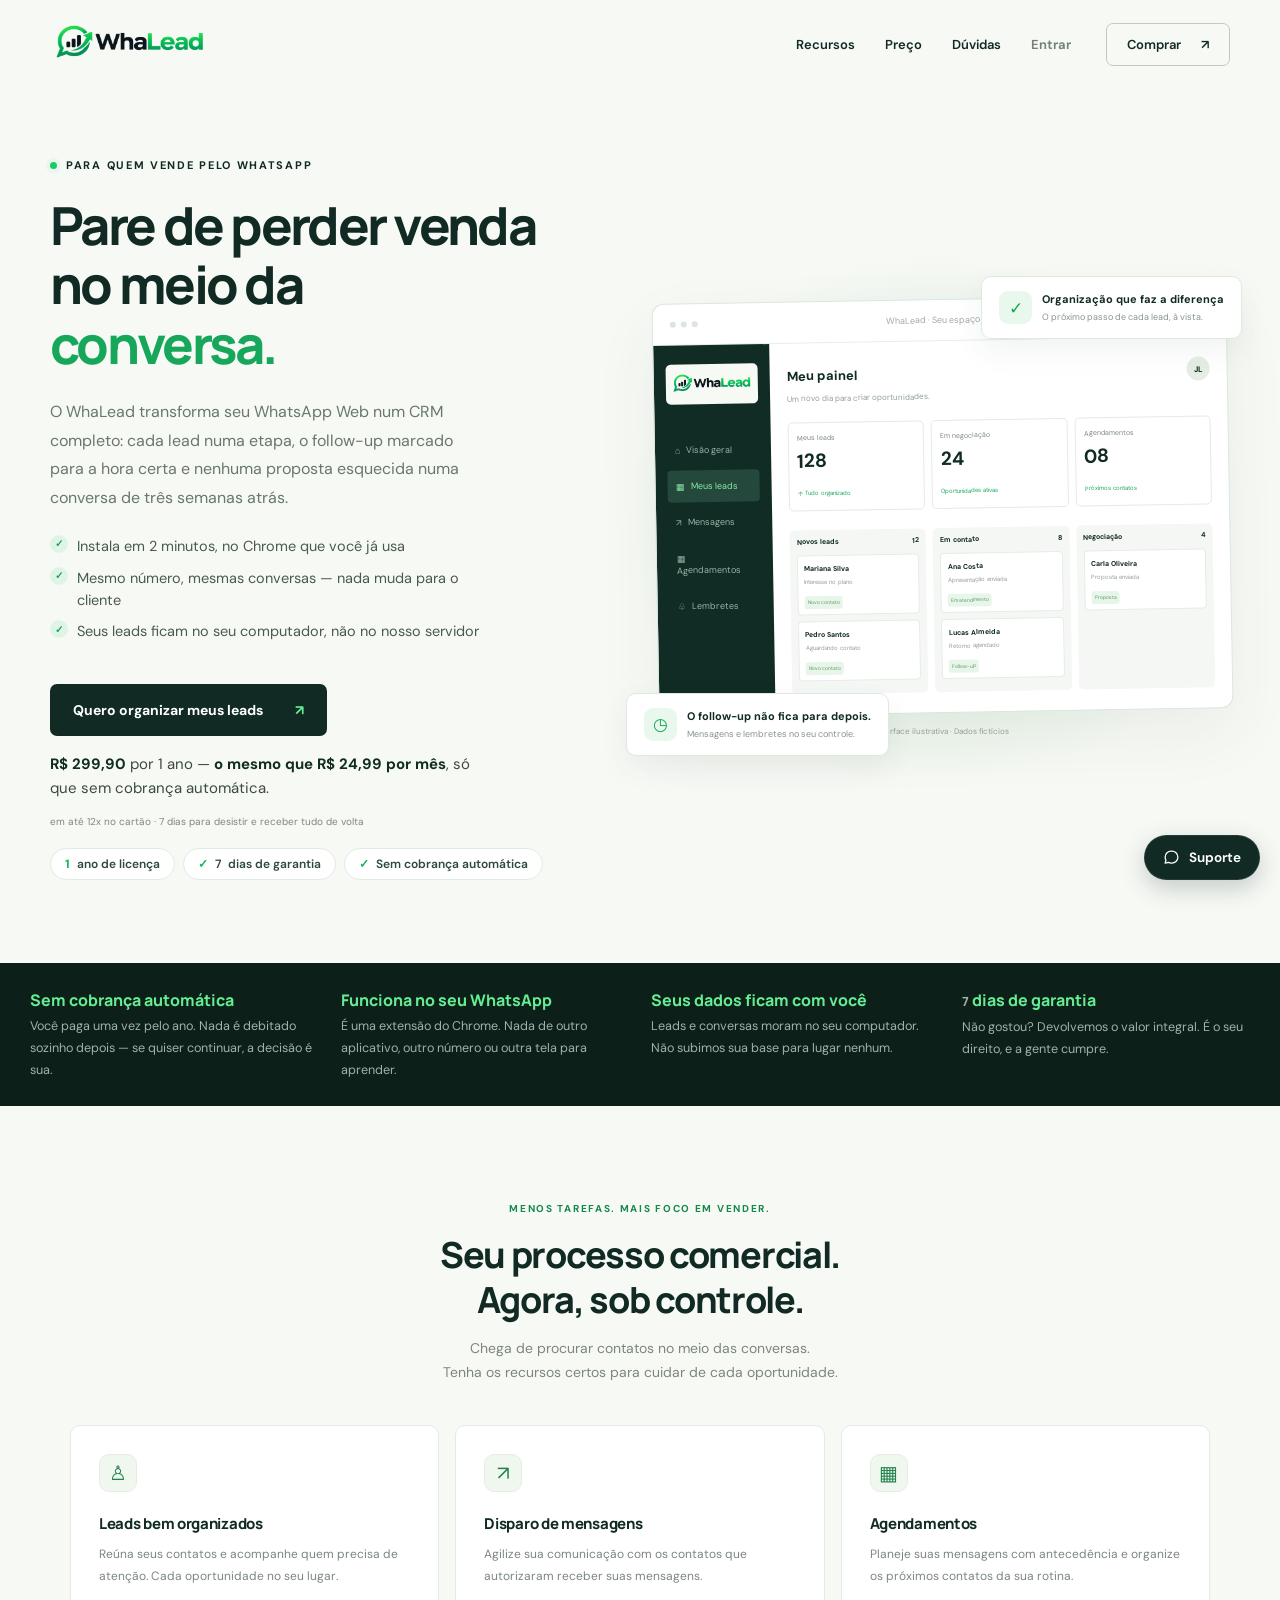
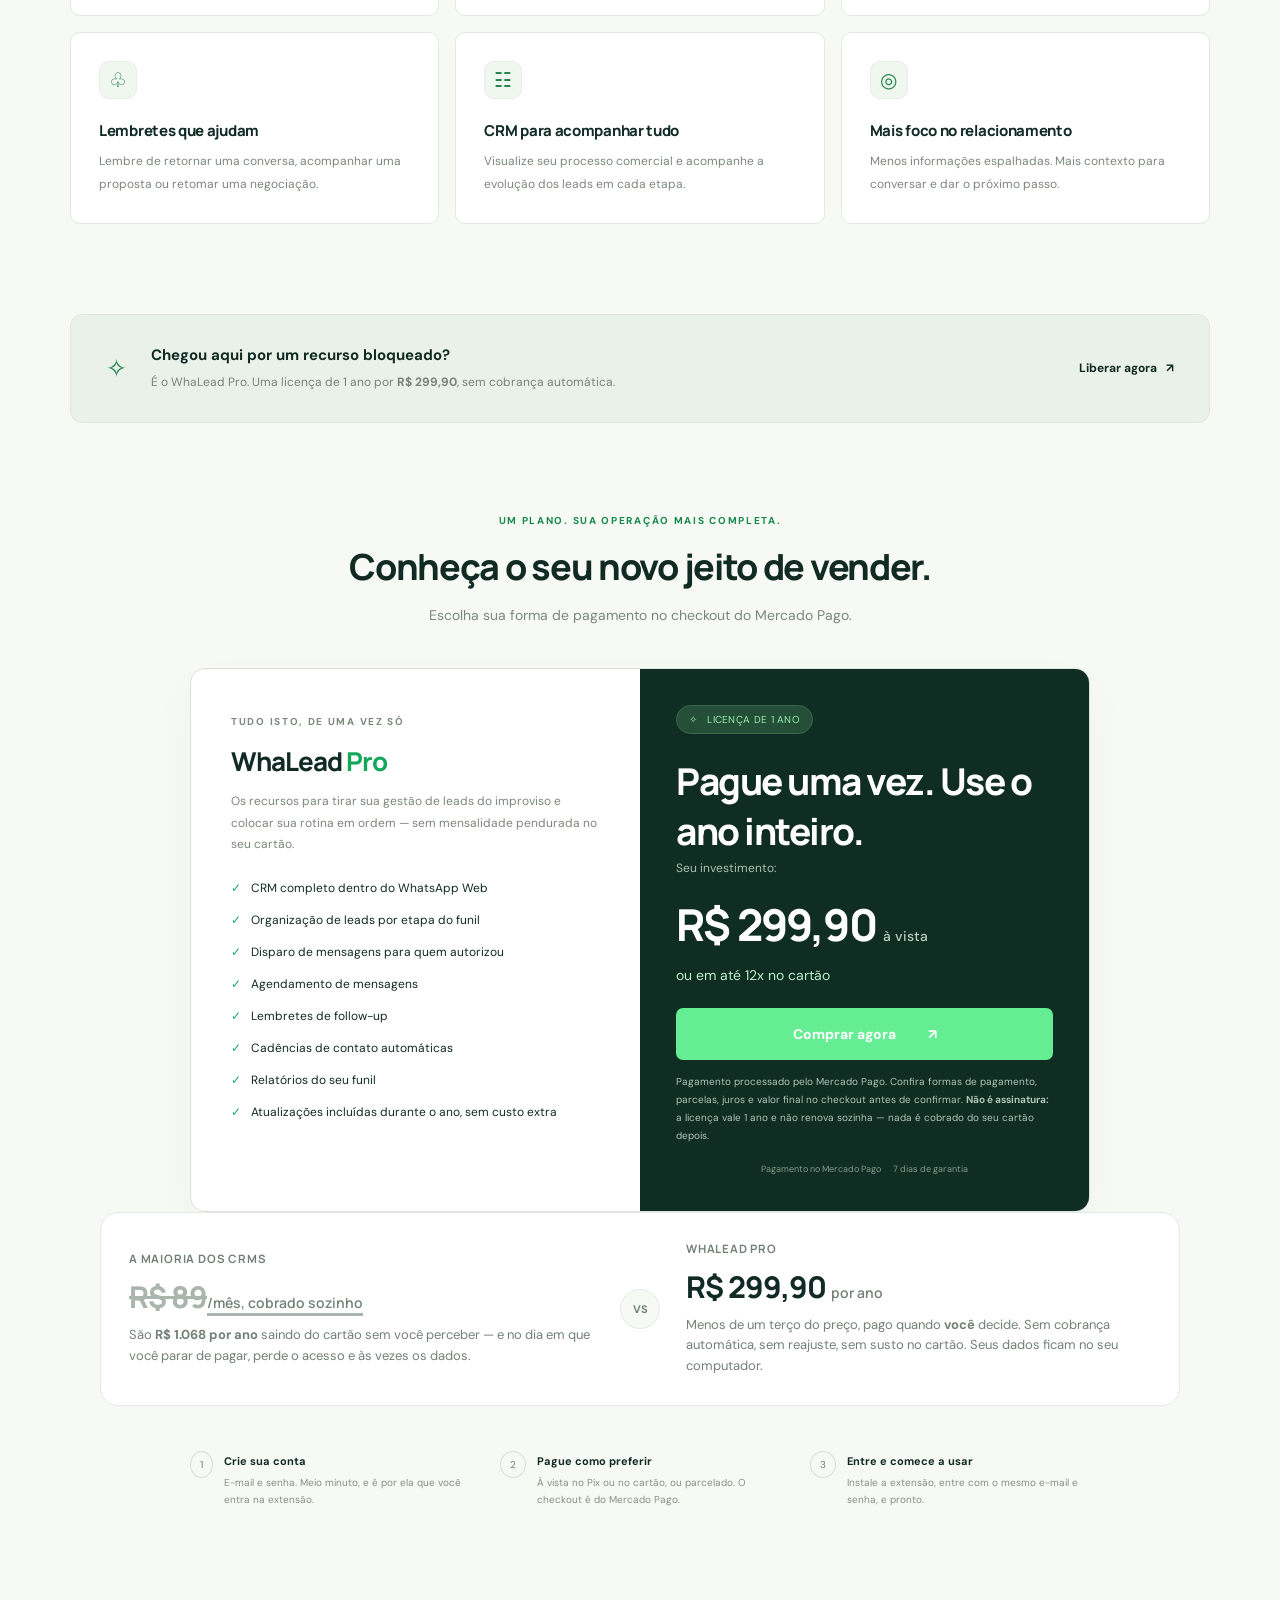
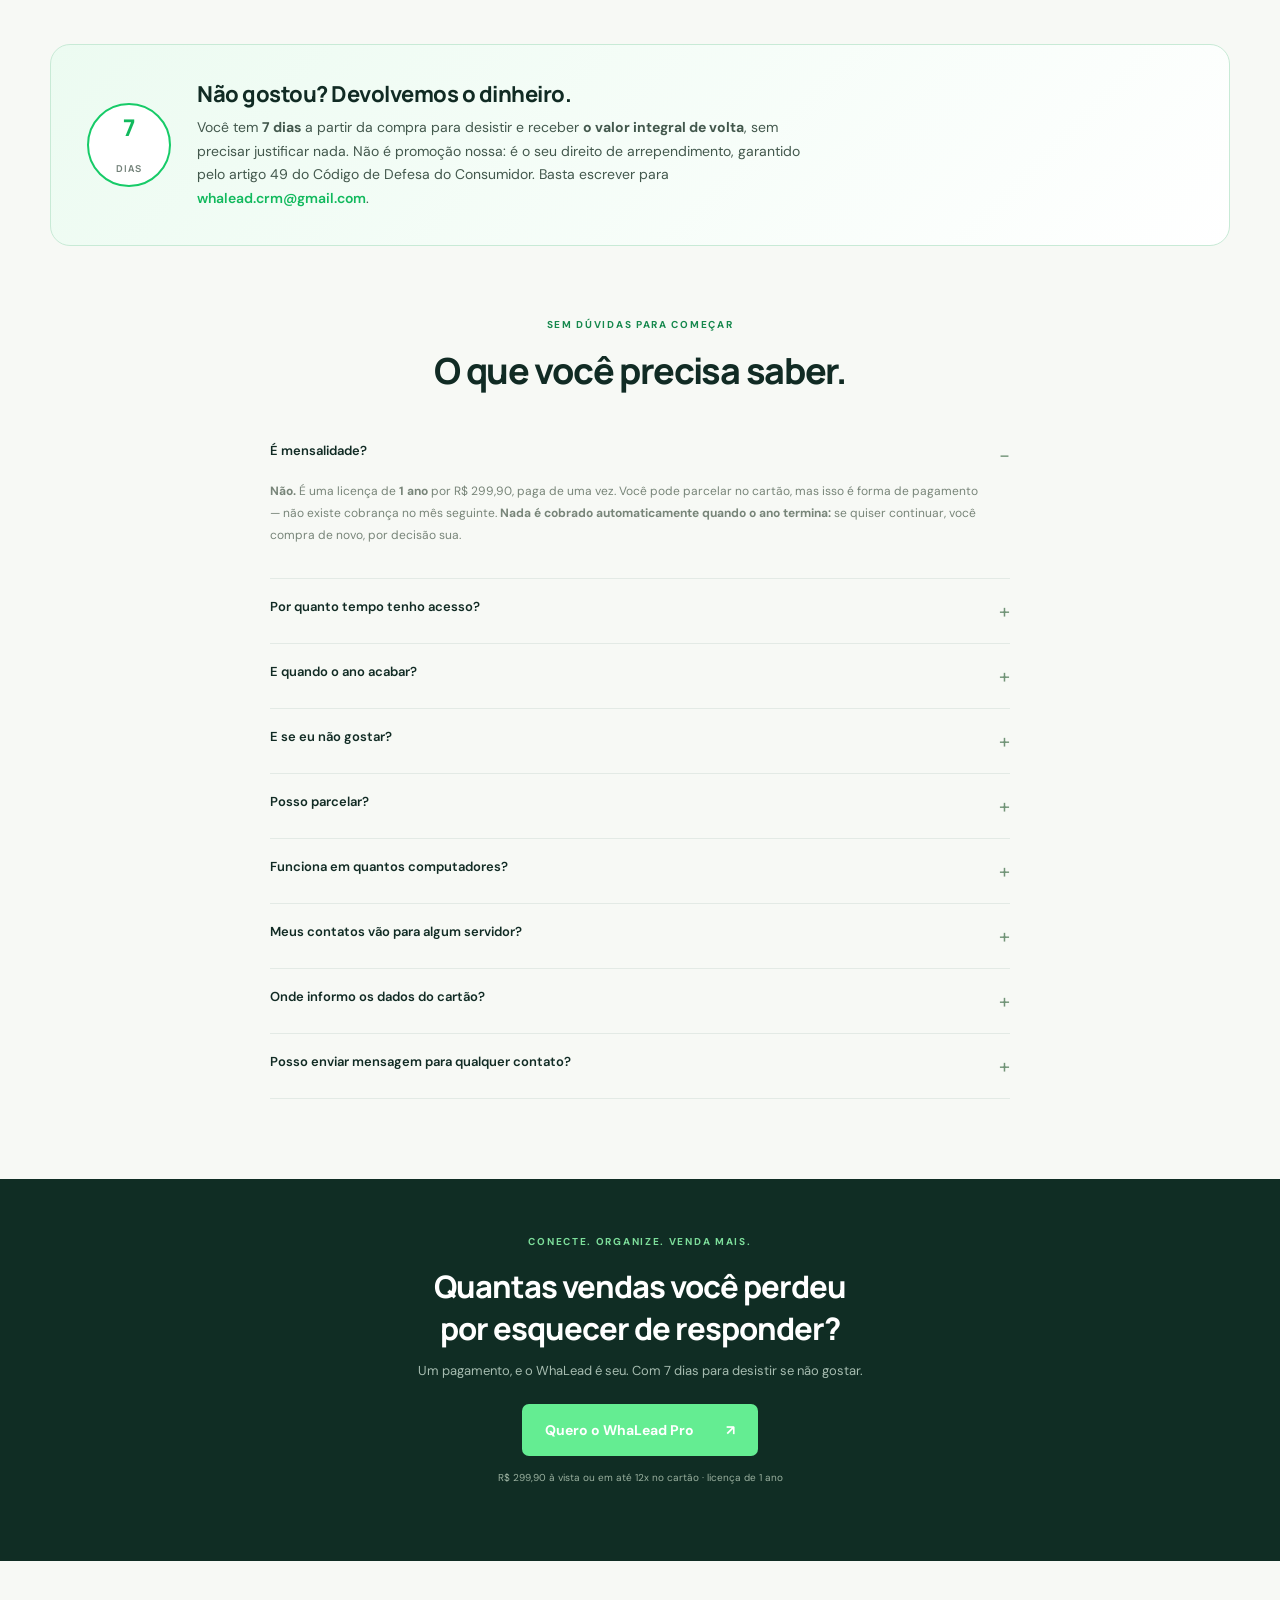
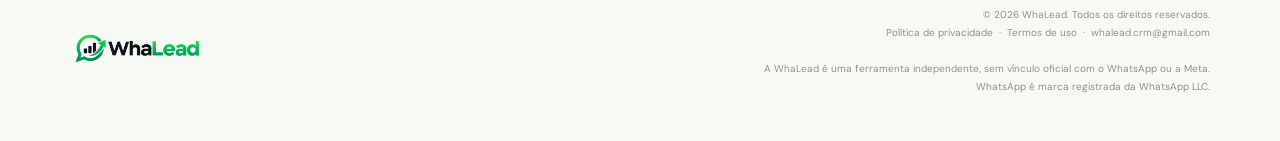
==== commit 89b5e17a: "Add files via upload" ====
--- a/index.html
+++ b/index.html
@@ -1,10 +1,10 @@
 <!doctype html><html lang="pt-BR"><head><meta charset="UTF-8"><meta name="viewport" content="width=device-width,initial-scale=1"><title>WhaLead Pro — CRM dentro do seu WhatsApp Web</title>
 <link rel="icon" href="brand.png">
 <meta property="og:title" content="WhaLead Pro — CRM dentro do seu WhatsApp Web">
-<meta property="og:description" content="Organize leads, programe mensagens e nunca mais perca um follow-up. Pagamento único, sem mensalidade.">
+<meta property="og:description" content="Organize leads, programe mensagens e nunca mais perca um follow-up. Licença de 1 ano por R$ 299,90, sem cobrança automática.">
 <meta property="og:image" content="logo-whalead.png">
 <meta property="og:type" content="website">
-<meta name="theme-color" content="#0d1f19"><meta name="description" content="CRM dentro do seu WhatsApp Web: organize leads, programe mensagens e nunca mais perca um follow-up. Pagamento único de R$ 299,90, sem mensalidade, com 7 dias de garantia."><style>
+<meta name="theme-color" content="#0d1f19"><meta name="description" content="CRM dentro do seu WhatsApp Web: organize leads, programe mensagens e nunca mais perca um follow-up. Licença de 1 ano por R$ 299,90, sem cobrança automática, com 7 dias de garantia."><style>
 @import url('https://fonts.googleapis.com/css2?family=DM+Sans:wght@400;450;500;550;600;650;700&family=Manrope:wght@400;500;600;650;700;750;800&display=swap');
 :root{--green:#64ed92;--bright:#17cb68;--ink:#112b24;--muted:#728078;--line:#e3eae5;--cream:#f7f9f5}*{box-sizing:border-box}html{scroll-behavior:smooth;scroll-padding-top:100px}body{margin:0;color:var(--ink);font-family:'DM Sans',sans-serif;background:var(--cream)}button,a{-webkit-tap-highlight-color:transparent}button{font:inherit}a{color:inherit;text-decoration:none}button,a{outline-offset:5px}header{height:88px;max-width:1240px;margin:auto;display:flex;align-items:center;justify-content:space-between;padding:0 30px}.brand{display:flex;align-items:center;font:800 27px Manrope,sans-serif;letter-spacing:-1.5px}.brand img{width:44px;height:43px;object-fit:contain;margin-right:7px}.brand span{color:#11b95d}nav{display:flex;align-items:center;gap:35px;font-size:13px;font-weight:600}.navcta{border:1px solid #bdccc2;padding:12px 20px;border-radius:7px;display:flex;gap:20px;align-items:center}.hero{padding:70px 30px 83px;max-width:1240px;margin:auto;display:grid;grid-template-columns:1fr 1.08fr;gap:45px;align-items:center}.eyebrow{font-size:11px;font-weight:700;letter-spacing:1.7px;display:flex;gap:9px;align-items:center}.dot{width:7px;height:7px;background:var(--bright);border-radius:50%;display:inline-block;box-shadow:0 0 0 4px #17cb6810}.hero h1{font:750 clamp(42px,4.1vw,60px)/1.13 Manrope,sans-serif;letter-spacing:-2.7px;margin:24px 0}.hero h1 em{font-style:normal;color:#16a75b}.hero p{font-size:16px;line-height:1.8;color:#69776e;max-width:425px}.button{border:0;background:var(--green);padding:17px 23px;display:inline-flex;justify-content:center;align-items:center;gap:32px;border-radius:7px;font-weight:700;font-size:14px;cursor:pointer;transition:transform .2s,background .2s}.button:hover{background:#7af4a2;transform:translateY(-2px)}.hero .button{margin-top:15px;background:var(--ink);color:white}.hero .button span{color:var(--green)}.fine{font-size:10px!important;line-height:1.7!important;margin-top:13px!important;color:#7d877f!important}.hero .checks{display:flex;gap:19px;font-size:11px;color:#66756b;margin-top:25px}.check{color:#12aa5b;margin-right:5px}.visual{position:relative;padding:25px 0 28px 14px}.visual:before{content:'';position:absolute;inset:-35px -25px;background:radial-gradient(ellipse,#d0ecd5 0,transparent 68%);z-index:-1}.app{background:white;border:1px solid #dbe6df;box-shadow:0 25px 65px #183a2510;border-radius:12px;overflow:hidden;transform:rotate(-1deg)}.appbar{display:flex;align-items:center;padding:14px 17px;border-bottom:1px solid #e8ede9;gap:5px}.appbar i{width:6px;height:6px;background:#dce5df;border-radius:50%}.appurl{font-size:9px;color:#a1aba4;text-align:center;flex:1}.appbody{display:flex;min-height:320px}.sidebar{background:#102c24;width:116px;color:#99b3a6;padding:19px 12px;flex-shrink:0}.sidebar .brand{font-size:15px;color:white;letter-spacing:-.7px;margin-bottom:30px}.sidebar .brand img{width:25px;height:25px;margin-right:2px}.menuitem{font-size:9px;padding:10px 8px;margin:4px 0;border-radius:4px}.menuitem.active{background:#24483b;color:#8aeaa8}.appmain{padding:20px 17px;flex:1;min-width:0}.appheading{display:flex;justify-content:space-between;align-items:center;font-size:13px;font-weight:700}.avatar{border-radius:50%;font-size:8px;background:#e4eee5;padding:7px}.appsublabel{font-size:8px;color:#93a096;margin-top:6px}.stats{display:grid;grid-template-columns:repeat(3,1fr);gap:7px;margin:19px 0}.stat{border:1px solid #e4eae5;border-radius:5px;padding:10px 8px}.stat small{font-size:7px;color:#7c8980;display:block}.stat strong{font-size:19px;display:block;margin:6px 0}.stat .up{color:#21a85d;font-size:6px}.kanban{display:flex;gap:7px}.column{flex:1;min-width:0;background:#f4f7f4;border-radius:5px;padding:7px}.columntitle{font-size:7px;font-weight:700;display:flex;justify-content:space-between;margin-bottom:9px}.lead{background:white;border:1px solid #e7ece7;border-radius:4px;padding:8px 6px;margin-bottom:6px;font-size:7px}.lead b{display:block;font-size:7px}.lead p{color:#96a095;font-size:6px;margin:4px 0 9px}.tag{background:#e7f6e9;color:#5a9765;font-size:5px;padding:3px;border-radius:3px}.float{position:absolute;background:white;border:1px solid #e0e9e0;box-shadow:0 12px 30px #1f3a2810;border-radius:10px;padding:14px 17px;display:flex;align-items:center;gap:10px;font-size:10px;z-index:2}.float b{display:block;font-size:11px;margin-bottom:4px}.float small{color:#89958b;font-size:9px}.float.top{top:2px;right:-12px}.float.bottom{bottom:8px;left:-15px}.floaticon{display:flex;align-items:center;justify-content:center;background:#e9f8ed;color:#17a655;width:33px;height:33px;border-radius:9px;font-size:17px}.strip{border-top:1px solid var(--line);border-bottom:1px solid var(--line);padding:24px 25px;display:flex;justify-content:center;gap:65px;font-size:12px;color:#78877d}.strip span{display:flex;align-items:center;gap:10px}.strip i{font-style:normal;color:#2c5e42;font-size:18px}.section{max-width:1200px;margin:auto;padding:90px 30px}.sectionhead{text-align:center;max-width:660px;margin:0 auto 40px}.label{color:#16884d;letter-spacing:1.7px;font-size:10px;font-weight:700;text-transform:uppercase}.section h2{font:750 36px/1.25 Manrope,sans-serif;letter-spacing:-1.3px;margin:15px 0}.sectionhead p{color:#7b877e;font-size:14px;line-height:1.7}.features{display:grid;grid-template-columns:repeat(3,1fr);gap:16px}.feature{padding:28px;border:1px solid var(--line);border-radius:10px;background:#fff}.feature .icon{width:38px;height:38px;display:flex;align-items:center;justify-content:center;background:#f0f7ef;border:1px solid #e6eee3;border-radius:10px;font-size:20px;color:#22814d}.feature h3{font:750 15px Manrope,sans-serif;letter-spacing:-.3px;margin:21px 0 9px}.feature p{font-size:12px;line-height:1.85;color:#7c877e;margin:0}.upgrade{background:#eaf1e9;border:1px solid #dde8db;max-width:1140px;margin:0 auto 20px;border-radius:12px;padding:30px 35px;display:flex;align-items:center;gap:24px}.upgrade .icon{font-size:25px;color:#22814d}.upgrade h3{font-size:15px;margin:0 0 7px}.upgrade p{font-size:12px;color:#778575;margin:0;line-height:1.7}.upgrade a{margin-left:auto;white-space:nowrap;font-size:12px;font-weight:700}.offersection{padding-top:65px}.pricing{max-width:900px;margin:auto;display:grid;grid-template-columns:1fr 1fr;overflow:hidden;border-radius:15px;border:1px solid #d8e3d6;background:white;box-shadow:0 20px 50px #183a2508}.planinfo{padding:40px}.planinfo .label{color:#7a8a7c}.planinfo h3{font:750 26px Manrope,sans-serif;margin:13px 0 9px;letter-spacing:-1px}.planinfo p{font-size:12px;color:#7b877d;line-height:1.8}.planlist{padding:0;margin:24px 0 0;list-style:none;font-size:12px}.planlist li{margin:16px 0;display:flex;gap:10px}.planlist li:before{content:'✓';color:#18ab5a}.planprice{background:#102d24;padding:36px;color:white;position:relative}.trialpill{background:#244e37;border:1px solid #3b6848;color:#96efa9;border-radius:30px;padding:7px 12px;display:inline-block;font-size:10px;letter-spacing:.3px}.trialtitle{font:750 37px Manrope,sans-serif;letter-spacing:-1.5px;margin:22px 0 2px}.after{color:#a9beb0;font-size:12px;line-height:1.8}.price{font:750 44px Manrope,sans-serif;letter-spacing:-1.8px;margin:14px 0 0}.price small{font:500 14px 'DM Sans',sans-serif;letter-spacing:0;color:#b8cbbf}.total{font-size:10px;color:#94ad9d;margin:7px 0 24px}.planprice .button{width:100%;margin-top:24px}.paymentnote{font-size:10px;color:#b0c5b7;line-height:1.8;margin-top:13px}.secure{display:flex;gap:12px;justify-content:center;font-size:9px;color:#809c89;margin-top:18px}.steps{display:flex;max-width:900px;margin:35px auto 0;gap:30px}.step{flex:1;display:flex;align-items:flex-start;gap:11px}.stepnum{font-size:10px;border:1px solid #d6e1d4;border-radius:50%;padding:6px 9px;color:#688369}.step b{display:block;font-size:11px;margin:3px 0 6px}.step p{font-size:10px;line-height:1.7;margin:0;color:#839080}.faq{max-width:800px;padding-top:20px;padding-bottom:80px}.faq .sectionhead{margin-bottom:30px}details{border-bottom:1px solid var(--line);padding:19px 0}summary{cursor:pointer;font-size:13px;font-weight:600;list-style:none;display:flex;justify-content:space-between;gap:20px}summary:after{content:'+';font-size:20px;font-weight:400;color:#719477}details[open] summary:after{content:'−'}details p{color:#788579;font-size:12px;line-height:1.85;padding-right:25px}.endcta{background:#102d24;color:white;padding:50px 30px;text-align:center}.endcta h2{font:750 31px Manrope,sans-serif;letter-spacing:-1px;margin:0 0 12px}.endcta p{font-size:13px;color:#a6bcb0;margin-bottom:25px}.endcta .fine{color:#9ab09f!important}footer{max-width:1200px;margin:auto;padding:35px 30px;display:flex;align-items:center;justify-content:space-between;gap:20px}footer .brand{font-size:21px}footer .brand img{width:33px;height:33px}footer p{color:#8a948b;font-size:10px;line-height:1.8;text-align:right}.modal{border:1px solid #d9e4d9;border-radius:16px;padding:32px;max-width:440px;width:calc(100% - 36px);color:var(--ink)}.modal::backdrop{background:#0b241cc9;backdrop-filter:blur(5px)}.modal h2{font:750 24px Manrope,sans-serif;letter-spacing:-.7px}.modal p{font-size:13px;line-height:1.8;color:#758375}.modal .button{width:100%;margin-top:10px}.close{position:absolute;right:16px;top:12px;border:0;background:none;font-size:24px;color:#839080;cursor:pointer}.context{display:none;background:#e4f4e5;border-bottom:1px solid #d2e6d5;text-align:center;padding:11px 20px;font-size:12px}.context.visible{display:block}.mobilecta{display:none}@media(min-width:1500px){.hero{padding-top:95px;padding-bottom:110px}}@media(max-width:950px){.hero{gap:25px;padding-top:45px}.hero h1{font-size:43px}.visual{padding-left:0}.float.top{right:-6px}.sidebar{width:87px;padding:15px 7px}.sidebar .brand{font-size:12px}.appmain{padding:16px 10px}.strip{gap:25px}.hero .checks{gap:10px;font-size:9px}.feature{padding:23px}.hero p{font-size:14px}}@media(max-width:700px){header{height:75px;padding:0 20px}.brand{font-size:24px}nav>a:not(.navcta){display:none}.navcta{font-size:11px;padding:10px 13px;gap:12px}.hero{display:flex;flex-direction:column;padding:35px 23px 55px;gap:40px;align-items:stretch}.hero h1{font-size:44px;letter-spacing:-2px;max-width:480px}.hero p{max-width:450px}.hero .checks{font-size:10px;gap:18px}.visual{max-width:510px;width:100%;align-self:center;padding:20px 8px}.float.top{right:0}.float.bottom{left:0;bottom:0}.appbody{min-height:290px}.sidebar{width:100px}.strip{display:grid;grid-template-columns:1fr 1fr;gap:20px;font-size:10px;padding:23px}.section{padding:60px 22px}.section h2{font-size:29px}.features{grid-template-columns:1fr 1fr;gap:10px}.feature{padding:20px 16px}.feature h3{font-size:13px}.feature p{font-size:11px}.upgrade{margin:0 22px;padding:23px;gap:15px;flex-wrap:wrap}.upgrade .icon{display:none}.upgrade a{margin-left:0}.pricing{grid-template-columns:1fr}.planinfo{padding:30px}.planprice{padding:30px}.steps{flex-direction:column;gap:20px}.faq{padding-top:0}.endcta h2{font-size:27px}footer{padding:28px 22px 90px;align-items:flex-start}footer p{font-size:8px;max-width:190px}footer .brand{font-size:18px}.mobilecta{display:flex;position:fixed;bottom:0;left:0;right:0;background:#f7f9f5f5;backdrop-filter:blur(10px);border-top:1px solid var(--line);padding:10px 16px;z-index:5;align-items:center;justify-content:space-between;gap:10px}.mobilecta b{font-size:12px}.mobilecta small{font-size:9px;color:#758375;display:block;margin-top:3px}.mobilecta .button{padding:13px 16px;font-size:11px;gap:10px}}
 
@@ -15,6 +15,11 @@
 .naventrar{font-weight:650;color:var(--muted)}
 .naventrar:hover{color:var(--ink)}
 .heroguarantee{display:flex;flex-wrap:wrap;gap:8px;margin:18px 0 0}
+.heroprova{list-style:none;margin:22px 0 26px;padding:0;max-width:450px}
+.heroprova li{position:relative;padding:0 0 0 27px;margin:0 0 9px;font-size:14.5px;line-height:1.55;color:#4a5a50}
+.heroprova li:before{content:"✓";position:absolute;left:0;top:0;width:18px;height:18px;border-radius:50%;background:#dff4e6;color:#11a455;font-size:10px;font-weight:800;display:flex;align-items:center;justify-content:center}
+.heroprice{font-size:15px!important;line-height:1.6!important;margin:16px 0 0!important;color:#3d4a42!important;max-width:450px}
+.heroprice b{color:#0f2e1e}
 .gbadge{display:inline-flex;align-items:center;gap:7px;font-size:12px;font-weight:600;
   background:#fff;border:1px solid var(--line);border-radius:30px;padding:7px 14px;color:#2b4a3c}
 .gbadge b{color:#11b95d;font-weight:750}
@@ -53,25 +58,25 @@
 </style></head><body>
 <div class="context" id="context">Você encontrou um recurso Pro. Conheça a WhaLead Pro e organize sua rotina comercial.</div>
 <header><a class="brand" href="#" aria-label="WhaLead início"><img class="full-logo" src="logo-whalead.png" alt="WhaLead"></a><nav><div class="navlinks"><a href="#recursos">Recursos</a><a href="#plano">Preço</a><a href="#duvidas">Dúvidas</a><a class="naventrar" href="entrar.html" data-sealogado data-sealogado-txt="Minha conta">Entrar</a></div><a class="navcta" data-comprar data-sealogado>Comprar <span>↗</span></a></nav></header>
-<main><section class="hero"><div><div class="eyebrow"><span class="dot"></span> SEU PRÓXIMO PASSO É PRO.</div><h1>Pare de perder venda<br>no meio da<br><em>conversa.</em></h1><p>O WhaLead vira um CRM dentro do seu WhatsApp Web: cada lead no seu lugar, o follow-up na hora certa e nenhuma oportunidade esquecida numa conversa antiga.</p><a class="button" data-comprar data-sealogado>Quero o WhaLead Pro <span>↗</span></a><p class="fine"><b data-t="preco">R$ 299,90</b> <span data-t="parcelado">em até 12x no cartão</span> · pagamento único, não é mensalidade</p><div class="heroguarantee"><span class="gbadge"><b>∞</b> Acesso vitalício</span><span class="gbadge"><b>✓</b> <span data-t="garantia">7</span> dias de garantia</span><span class="gbadge"><b>✓</b> Sem mensalidade</span></div></div>
+<main><section class="hero"><div><div class="eyebrow"><span class="dot"></span> PARA QUEM VENDE PELO WHATSAPP</div><h1>Pare de perder venda<br>no meio da<br><em>conversa.</em></h1><p>O WhaLead transforma seu WhatsApp Web num CRM completo: cada lead numa etapa, o follow-up marcado para a hora certa e nenhuma proposta esquecida numa conversa de três semanas atrás.</p><ul class="heroprova"><li>Instala em 2 minutos, no Chrome que você já usa</li><li>Mesmo número, mesmas conversas — nada muda para o cliente</li><li>Seus leads ficam no seu computador, não no nosso servidor</li></ul><a class="button" data-comprar data-sealogado>Quero organizar meus leads <span>↗</span></a><p class="heroprice"><b data-t="preco">R$ 299,90</b> por 1 ano — <b>o mesmo que R$ 24,99 por mês</b>, só que sem cobrança automática.</p><p class="fine"><span data-t="parcelado">em até 12x no cartão</span> · <span data-t="garantia">7</span> dias para desistir e receber tudo de volta</p><div class="heroguarantee"><span class="gbadge"><b>1</b> ano de licença</span><span class="gbadge"><b>✓</b> <span data-t="garantia">7</span> dias de garantia</span><span class="gbadge"><b>✓</b> Sem cobrança automática</span></div></div>
 <div class="visual" aria-label="Ilustração da organização de leads na WhaLead"><div class="float top"><div class="floaticon">✓</div><div><b>Organização que faz a diferença</b><small>O próximo passo de cada lead, à vista.</small></div></div><div class="app"><div class="appbar"><i></i><i></i><i></i><span class="appurl">WhaLead · Seu espaço de vendas</span></div><div class="appbody"><aside class="sidebar"><div class="brand"><img class="full-logo" src="logo-whalead.png" alt="WhaLead"></div><div class="menuitem">⌂ &nbsp; Visão geral</div><div class="menuitem active">▦ &nbsp; Meus leads</div><div class="menuitem">↗ &nbsp; Mensagens</div><div class="menuitem">▦ &nbsp; Agendamentos</div><div class="menuitem">♧ &nbsp; Lembretes</div></aside><div class="appmain"><div class="appheading">Meu painel <span class="avatar">JL</span></div><div class="appsublabel">Um novo dia para criar oportunidades.</div><div class="stats"><div class="stat"><small>Meus leads</small><strong>128</strong><span class="up">↑ Tudo organizado</span></div><div class="stat"><small>Em negociação</small><strong>24</strong><span class="up">Oportunidades ativas</span></div><div class="stat"><small>Agendamentos</small><strong>08</strong><span class="up">Próximos contatos</span></div></div><div class="kanban"><div class="column"><div class="columntitle">Novos leads <span>12</span></div><div class="lead"><b>Mariana Silva</b><p>Interesse no plano</p><span class="tag">Novo contato</span></div><div class="lead"><b>Pedro Santos</b><p>Aguardando contato</p><span class="tag">Novo contato</span></div></div><div class="column"><div class="columntitle">Em contato <span>8</span></div><div class="lead"><b>Ana Costa</b><p>Apresentação enviada</p><span class="tag">Em atendimento</span></div><div class="lead"><b>Lucas Almeida</b><p>Retorno agendado</p><span class="tag">Follow-up</span></div></div><div class="column"><div class="columntitle">Negociação <span>4</span></div><div class="lead"><b>Carla Oliveira</b><p>Proposta enviada</p><span class="tag">Proposta</span></div></div></div></div></div></div><div class="float bottom"><div class="floaticon">◷</div><div><b>O follow-up não fica para depois.</b><small>Mensagens e lembretes no seu controle.</small></div></div><div style="text-align:center;font-size:8px;color:#99a596;margin-top:13px">Interface ilustrativa · Dados fictícios</div></div></section>
-<div class="valuebar"><div class="in"><div><b>Pagamento único</b><span>Compre uma vez. Não existe mensalidade, renovação nem surpresa no cartão no mês seguinte.</span></div><div><b>Funciona no seu WhatsApp</b><span>É uma extensão do Chrome. Nada de outro aplicativo, outro número ou outra tela para aprender.</span></div><div><b>Seus dados ficam com você</b><span>Leads e conversas moram no seu computador. Não subimos sua base para lugar nenhum.</span></div><div><b><span data-t="garantia">7</span> dias de garantia</b><span>Não gostou? Devolvemos o valor integral. É o seu direito, e a gente cumpre.</span></div></div></div>
+<div class="valuebar"><div class="in"><div><b>Sem cobrança automática</b><span>Você paga uma vez pelo ano. Nada é debitado sozinho depois — se quiser continuar, a decisão é sua.</span></div><div><b>Funciona no seu WhatsApp</b><span>É uma extensão do Chrome. Nada de outro aplicativo, outro número ou outra tela para aprender.</span></div><div><b>Seus dados ficam com você</b><span>Leads e conversas moram no seu computador. Não subimos sua base para lugar nenhum.</span></div><div><b><span data-t="garantia">7</span> dias de garantia</b><span>Não gostou? Devolvemos o valor integral. É o seu direito, e a gente cumpre.</span></div></div></div>
 <section class="section" id="recursos"><div class="sectionhead"><span class="label">Menos tarefas. Mais foco em vender.</span><h2>Seu processo comercial.<br>Agora, sob controle.</h2><p>Chega de procurar contatos no meio das conversas.<br>Tenha os recursos certos para cuidar de cada oportunidade.</p></div><div class="features"><article class="feature"><div class="icon">♙</div><h3>Leads bem organizados</h3><p>Reúna seus contatos e acompanhe quem precisa de atenção. Cada oportunidade no seu lugar.</p></article><article class="feature"><div class="icon">↗</div><h3>Disparo de mensagens</h3><p>Agilize sua comunicação com os contatos que autorizaram receber suas mensagens.</p></article><article class="feature"><div class="icon">▦</div><h3>Agendamentos</h3><p>Planeje suas mensagens com antecedência e organize os próximos contatos da sua rotina.</p></article><article class="feature"><div class="icon">♧</div><h3>Lembretes que ajudam</h3><p>Lembre de retornar uma conversa, acompanhar uma proposta ou retomar uma negociação.</p></article><article class="feature"><div class="icon">☷</div><h3>CRM para acompanhar tudo</h3><p>Visualize seu processo comercial e acompanhe a evolução dos leads em cada etapa.</p></article><article class="feature"><div class="icon">◎</div><h3>Mais foco no relacionamento</h3><p>Menos informações espalhadas. Mais contexto para conversar e dar o próximo passo.</p></article></div></section>
-<div class="upgrade"><div class="icon">✧</div><div><h3>Chegou aqui por um recurso bloqueado?</h3><p>É o WhaLead Pro. Um pagamento de <b data-t="preco">R$ 299,90</b> e ele é seu, para sempre.</p></div><a data-comprar data-sealogado>Liberar agora &nbsp; ↗</a></div>
-<section class="section offersection" id="plano"><div class="sectionhead"><span class="label">Um plano. Sua operação mais completa.</span><h2>Conheça o seu novo jeito de vender.</h2><p>Escolha sua forma de pagamento no checkout do Mercado Pago.</p></div><div class="pricing"><div class="planinfo"><span class="label">Tudo isto, de uma vez só</span><h3>WhaLead <span style="color:#14a85b">Pro</span></h3><p>Os recursos para tirar sua gestão de leads do improviso e colocar sua rotina em ordem — sem mensalidade pendurada no seu cartão.</p><ul class="planlist"><li>CRM completo dentro do WhatsApp Web</li><li>Organização de leads por etapa do funil</li><li>Disparo de mensagens para quem autorizou</li><li>Agendamento de mensagens</li><li>Lembretes de follow-up</li><li>Cadências de contato automáticas</li><li>Relatórios do seu funil</li><li>Atualizações incluídas, sem custo extra</li></ul></div><div class="planprice"><span class="trialpill">✧ &nbsp; PAGAMENTO ÚNICO</span><div class="trialtitle">Compre uma vez. Use para sempre.</div><div class="after">Seu investimento:</div><div class="price"><span data-t="preco">R$ 299,90</span> <small>à vista</small></div><div style="font-size:14px;color:#b9efc9;margin-top:12px">ou <span data-t="parcelado">em até 12x no cartão</span></div><a class="button checkout" data-comprar data-sealogado>Comprar agora <span>↗</span></a><p class="paymentnote">Pagamento processado pelo Mercado Pago. Confira formas de pagamento, parcelas, juros e valor final no checkout antes de confirmar. <b>Não é assinatura:</b> você paga uma vez, sem cobrança recorrente.</p><div class="secure"><span>Pagamento no Mercado Pago</span><span><span data-t="garantia">7</span> dias de garantia</span></div></div></div>
+<div class="upgrade"><div class="icon">✧</div><div><h3>Chegou aqui por um recurso bloqueado?</h3><p>É o WhaLead Pro. Uma licença de 1 ano por <b data-t="preco">R$ 299,90</b>, sem cobrança automática.</p></div><a data-comprar data-sealogado>Liberar agora &nbsp; ↗</a></div>
+<section class="section offersection" id="plano"><div class="sectionhead"><span class="label">Um plano. Sua operação mais completa.</span><h2>Conheça o seu novo jeito de vender.</h2><p>Escolha sua forma de pagamento no checkout do Mercado Pago.</p></div><div class="pricing"><div class="planinfo"><span class="label">Tudo isto, de uma vez só</span><h3>WhaLead <span style="color:#14a85b">Pro</span></h3><p>Os recursos para tirar sua gestão de leads do improviso e colocar sua rotina em ordem — sem mensalidade pendurada no seu cartão.</p><ul class="planlist"><li>CRM completo dentro do WhatsApp Web</li><li>Organização de leads por etapa do funil</li><li>Disparo de mensagens para quem autorizou</li><li>Agendamento de mensagens</li><li>Lembretes de follow-up</li><li>Cadências de contato automáticas</li><li>Relatórios do seu funil</li><li>Atualizações incluídas durante o ano, sem custo extra</li></ul></div><div class="planprice"><span class="trialpill">✧ &nbsp; LICENÇA DE 1 ANO</span><div class="trialtitle">Pague uma vez. Use o ano inteiro.</div><div class="after">Seu investimento:</div><div class="price"><span data-t="preco">R$ 299,90</span> <small>à vista</small></div><div style="font-size:14px;color:#b9efc9;margin-top:12px">ou <span data-t="parcelado">em até 12x no cartão</span></div><a class="button checkout" data-comprar data-sealogado>Comprar agora <span>↗</span></a><p class="paymentnote">Pagamento processado pelo Mercado Pago. Confira formas de pagamento, parcelas, juros e valor final no checkout antes de confirmar. <b>Não é assinatura:</b> a licença vale 1 ano e não renova sozinha — nada é cobrado do seu cartão depois.</p><div class="secure"><span>Pagamento no Mercado Pago</span><span><span data-t="garantia">7</span> dias de garantia</span></div></div></div>
 
-<div class="compare"><div class="comparebox"><div><h4>A maioria dos CRMs</h4><div class="big risca">R$ 89<small>/mês, para sempre</small></div><p>Em três anos: mais de R$ 3.200 — e no dia em que você parar de pagar, perde o acesso e às vezes os dados.</p></div><div class="vs">VS</div><div><h4>WhaLead Pro</h4><div class="big"><span data-t="preco">R$ 299,90</span> <small>uma vez</small></div><p>Pagou, é seu. Sem renovação, sem reajuste, sem susto no cartão. Seus dados ficam no seu computador.</p></div></div></div>
+<div class="compare"><div class="comparebox"><div><h4>A maioria dos CRMs</h4><div class="big risca">R$ 89<small>/mês, cobrado sozinho</small></div><p>São <b>R$ 1.068 por ano</b> saindo do cartão sem você perceber — e no dia em que você parar de pagar, perde o acesso e às vezes os dados.</p></div><div class="vs">VS</div><div><h4>WhaLead Pro</h4><div class="big"><span data-t="preco">R$ 299,90</span> <small>por ano</small></div><p>Menos de um terço do preço, pago quando <b>você</b> decide. Sem cobrança automática, sem reajuste, sem susto no cartão. Seus dados ficam no seu computador.</p></div></div></div>
 
 <div class="steps"><div class="step"><span class="stepnum">1</span><div><b>Crie sua conta</b><p>E-mail e senha. Meio minuto, e é por ela que você entra na extensão.</p></div></div><div class="step"><span class="stepnum">2</span><div><b>Pague como preferir</b><p>À vista no Pix ou no cartão, ou parcelado. O checkout é do Mercado Pago.</p></div></div><div class="step"><span class="stepnum">3</span><div><b>Entre e comece a usar</b><p>Instale a extensão, entre com o mesmo e-mail e senha, e pronto.</p></div></div></div></section>
 
 <div class="guarantee"><div class="guaranteebox"><div class="gseal"><span data-t="garantia">7</span><small>DIAS</small></div><div><h3>Não gostou? Devolvemos o dinheiro.</h3><p>Você tem <b><span data-t="garantia">7</span> dias</b> a partir da compra para desistir e receber <b>o valor integral de volta</b>, sem precisar justificar nada. Não é promoção nossa: é o seu direito de arrependimento, garantido pelo artigo 49 do Código de Defesa do Consumidor. Basta escrever para <a data-suporte style="color:#11b95d;font-weight:600">whalead.crm@gmail.com</a>.</p></div></div></div>
-<section class="section faq" id="duvidas"><div class="sectionhead"><span class="label">Sem dúvidas para começar</span><h2>O que você precisa saber.</h2></div><details open><summary>É mensalidade?</summary><p><b>Não.</b> É um pagamento único de <span data-t="preco">R$ 299,90</span>. Você pode parcelar no cartão, mas isso é forma de pagamento — não vira assinatura. Não existe cobrança no mês seguinte, nem renovação anual.</p></details><details><summary>Por quanto tempo tenho acesso?</summary><p><b>Para sempre.</b> Comprou, é seu. As atualizações da extensão vêm junto, sem custo adicional.</p></details><details><summary>E se eu não gostar?</summary><p>Você tem <span data-t="garantia">7</span> dias para desistir e receber o valor integral de volta, sem precisar explicar o motivo — é o direito de arrependimento do Código de Defesa do Consumidor. Escreva para <a data-suporte>whalead.crm@gmail.com</a> e resolvemos.</p></details><details><summary>Posso parcelar?</summary><p>Sim, <span data-t="parcelado">em até 12x no cartão</span>. O número de parcelas, os juros e o valor final aparecem no checkout do Mercado Pago antes de você confirmar. Confira lá.</p></details><details><summary>Funciona em quantos computadores?</summary><p>Um de cada vez. Trocar de máquina é só entrar com seu e-mail e senha na nova — a anterior se desconecta sozinha, sem precisar pedir nada para ninguém.</p></details><details><summary>Meus contatos vão para algum servidor?</summary><p><b>Não.</b> Seus leads, conversas e anotações ficam no seu computador. O que sai daqui é apenas o necessário para confirmar que sua compra é válida. Veja a <a href="privacidade.html" style="color:#11b95d;font-weight:600">política de privacidade</a>.</p></details><details><summary>Onde informo os dados do cartão?</summary><p>Somente no checkout do Mercado Pago. Esta página não coleta nem armazena dados de cartão em momento nenhum.</p></details><details><summary>Posso enviar mensagem para qualquer contato?</summary><p>Use com responsabilidade: só com quem autorizou receber suas mensagens. Respeite pedidos de descadastro, a LGPD e as regras do WhatsApp. O WhaLead não envia nada sozinho — toda mensagem é escrita e confirmada por você. Ainda assim, envio em massa pode levar ao bloqueio do seu número pelo WhatsApp, e esse risco é seu.</p></details></section>
-<section class="endcta"><span class="label" style="color:#7dde9b">Conecte. Organize. Venda mais.</span><h2 style="margin-top:15px">Quantas vendas você perdeu<br>por esquecer de responder?</h2><p>Um pagamento, e o WhaLead é seu. Com <span data-t="garantia">7</span> dias para desistir se não gostar.</p><a class="button checkout" data-comprar data-sealogado>Quero o WhaLead Pro <span>↗</span></a><p class="fine"><span data-t="preco">R$ 299,90</span> à vista ou <span data-t="parcelado">em até 12x no cartão</span> · pagamento único</p></section></main>
+<section class="section faq" id="duvidas"><div class="sectionhead"><span class="label">Sem dúvidas para começar</span><h2>O que você precisa saber.</h2></div><details open><summary>É mensalidade?</summary><p><b>Não.</b> É uma licença de <b>1 ano</b> por <span data-t="preco">R$ 299,90</span>, paga de uma vez. Você pode parcelar no cartão, mas isso é forma de pagamento — não existe cobrança no mês seguinte. <b>Nada é cobrado automaticamente quando o ano termina:</b> se quiser continuar, você compra de novo, por decisão sua.</p></details><details><summary>Por quanto tempo tenho acesso?</summary><p><b>1 ano</b>, contado do dia da compra. A data exata de vencimento fica no seu painel, e a extensão avisa quando estiver chegando perto. Durante esse ano, todas as atualizações vêm junto, sem custo adicional.</p></details><details><summary>E quando o ano acabar?</summary><p>O acesso para de funcionar e seus dados continuam no seu computador — nada é apagado. Para voltar a usar, é só comprar outra licença de 1 ano. <b>Não existe renovação automática</b>: nenhum valor é cobrado sem você decidir.</p></details><details><summary>E se eu não gostar?</summary><p>Você tem <span data-t="garantia">7</span> dias para desistir e receber o valor integral de volta, sem precisar explicar o motivo — é o direito de arrependimento do Código de Defesa do Consumidor. Escreva para <a data-suporte>whalead.crm@gmail.com</a> e resolvemos.</p></details><details><summary>Posso parcelar?</summary><p>Sim, <span data-t="parcelado">em até 12x no cartão</span>. O número de parcelas, os juros e o valor final aparecem no checkout do Mercado Pago antes de você confirmar. Confira lá.</p></details><details><summary>Funciona em quantos computadores?</summary><p>Um de cada vez. Trocar de máquina é só entrar com seu e-mail e senha na nova — a anterior se desconecta sozinha, sem precisar pedir nada para ninguém.</p></details><details><summary>Meus contatos vão para algum servidor?</summary><p><b>Não.</b> Seus leads, conversas e anotações ficam no seu computador. O que sai daqui é apenas o necessário para confirmar que sua compra é válida. Veja a <a href="privacidade.html" style="color:#11b95d;font-weight:600">política de privacidade</a>.</p></details><details><summary>Onde informo os dados do cartão?</summary><p>Somente no checkout do Mercado Pago. Esta página não coleta nem armazena dados de cartão em momento nenhum.</p></details><details><summary>Posso enviar mensagem para qualquer contato?</summary><p>Use com responsabilidade: só com quem autorizou receber suas mensagens. Respeite pedidos de descadastro, a LGPD e as regras do WhatsApp. O WhaLead não envia nada sozinho — toda mensagem é escrita e confirmada por você. Ainda assim, envio em massa pode levar ao bloqueio do seu número pelo WhatsApp, e esse risco é seu.</p></details></section>
+<section class="endcta"><span class="label" style="color:#7dde9b">Conecte. Organize. Venda mais.</span><h2 style="margin-top:15px">Quantas vendas você perdeu<br>por esquecer de responder?</h2><p>Um pagamento, e o WhaLead é seu. Com <span data-t="garantia">7</span> dias para desistir se não gostar.</p><a class="button checkout" data-comprar data-sealogado>Quero o WhaLead Pro <span>↗</span></a><p class="fine"><span data-t="preco">R$ 299,90</span> à vista ou <span data-t="parcelado">em até 12x no cartão</span> · licença de 1 ano</p></section></main>
 
 <footer><a class="brand" href="#"><img class="full-logo" src="logo-whalead.png" alt="WhaLead"></a><p>© <span data-t="ano">2026</span> WhaLead. Todos os direitos reservados.<br><a href="privacidade.html">Política de privacidade</a> &nbsp;·&nbsp; <a href="termos.html">Termos de uso</a> &nbsp;·&nbsp; <a data-suporte>whalead.crm@gmail.com</a><br><br>A WhaLead é uma ferramenta independente, sem vínculo oficial com o WhatsApp ou a Meta.<br>WhatsApp é marca registrada da WhatsApp LLC.</p></footer>
 
-<div class="mobilecta"><div><b>WhaLead Pro · <span data-t="preco">R$ 299,90</span></b><small>Pagamento único · <span data-t="garantia">7</span> dias de garantia</small></div><a class="button checkout" data-comprar data-sealogado>Comprar ↗</a></div>
+<div class="mobilecta"><div><b>WhaLead Pro · <span data-t="preco">R$ 299,90</span></b><small>Licença de 1 ano · <span data-t="garantia">7</span> dias de garantia</small></div><a class="button checkout" data-comprar data-sealogado>Comprar ↗</a></div>
 
-<script src="config.js"></script>
-<script src="comum.js"></script>
+<script src="config.js?v=10"></script>
+<script src="comum.js?v=10"></script>
 </body></html>
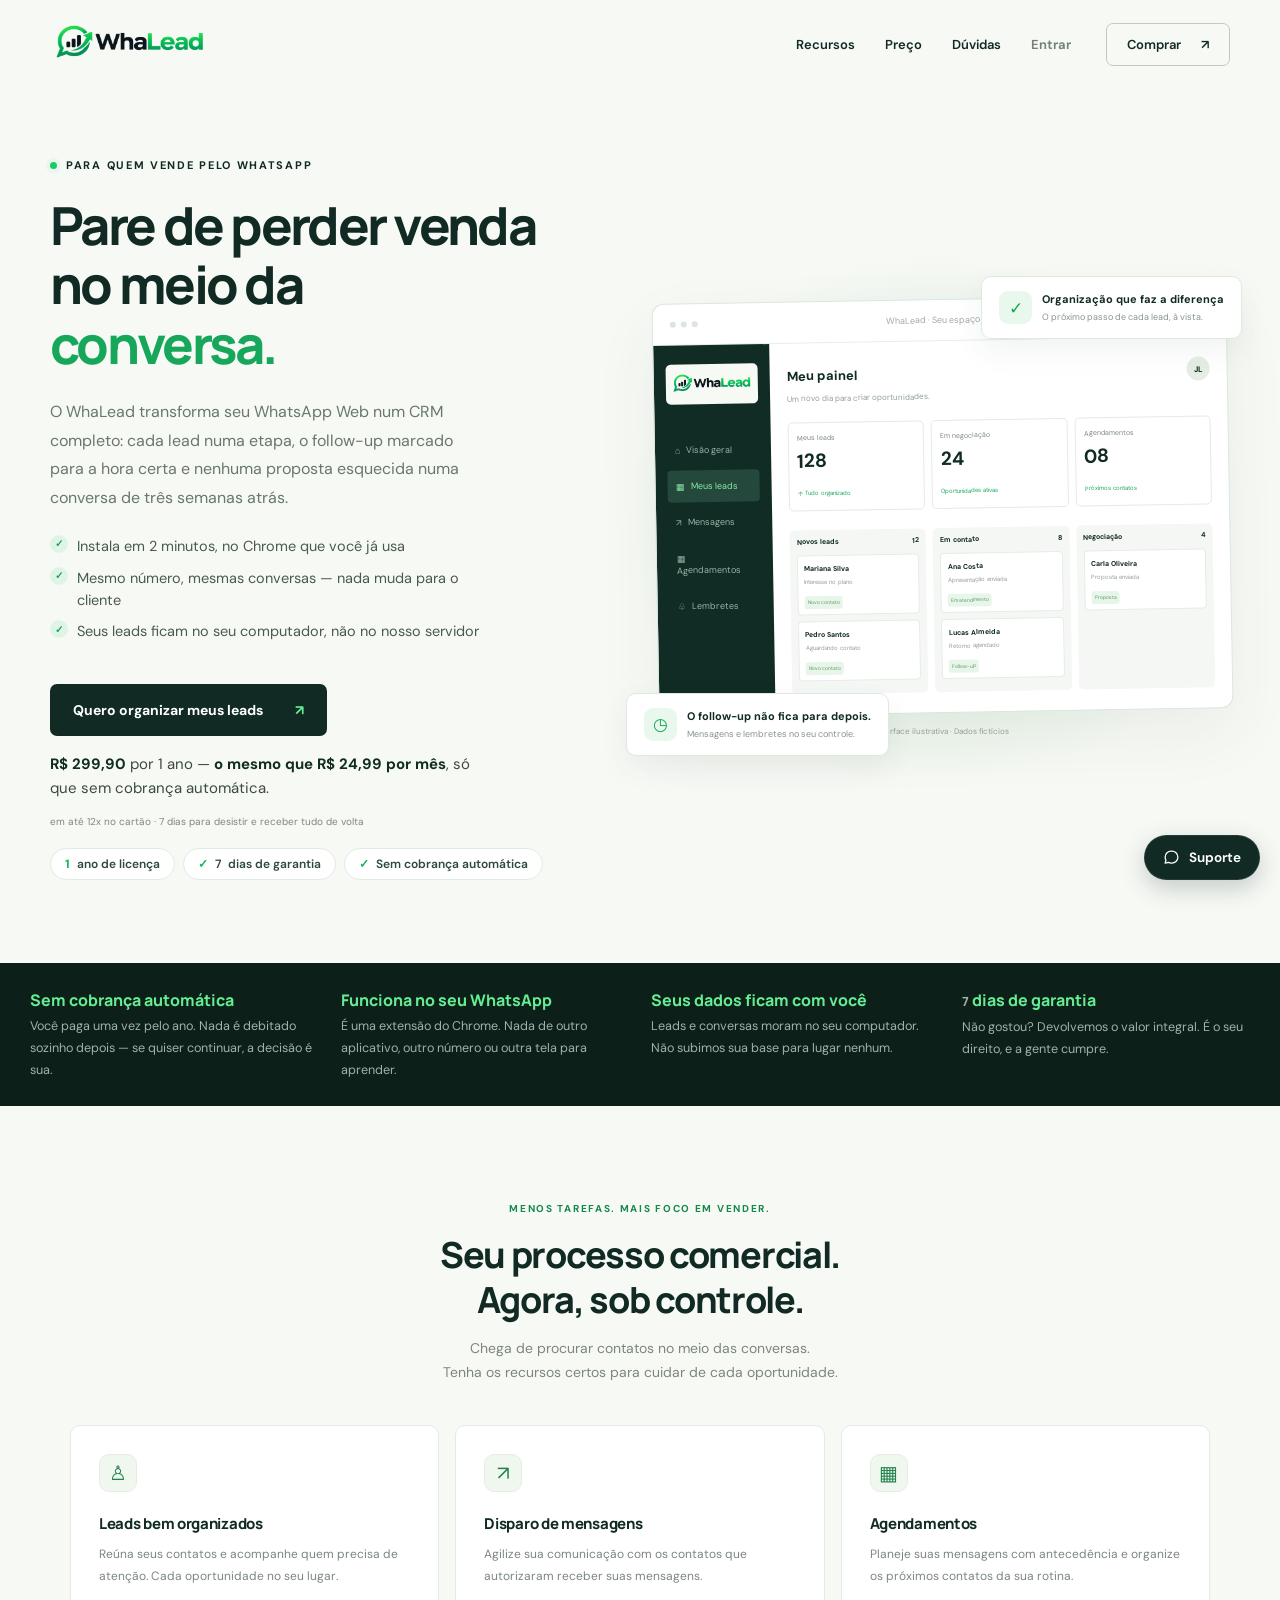
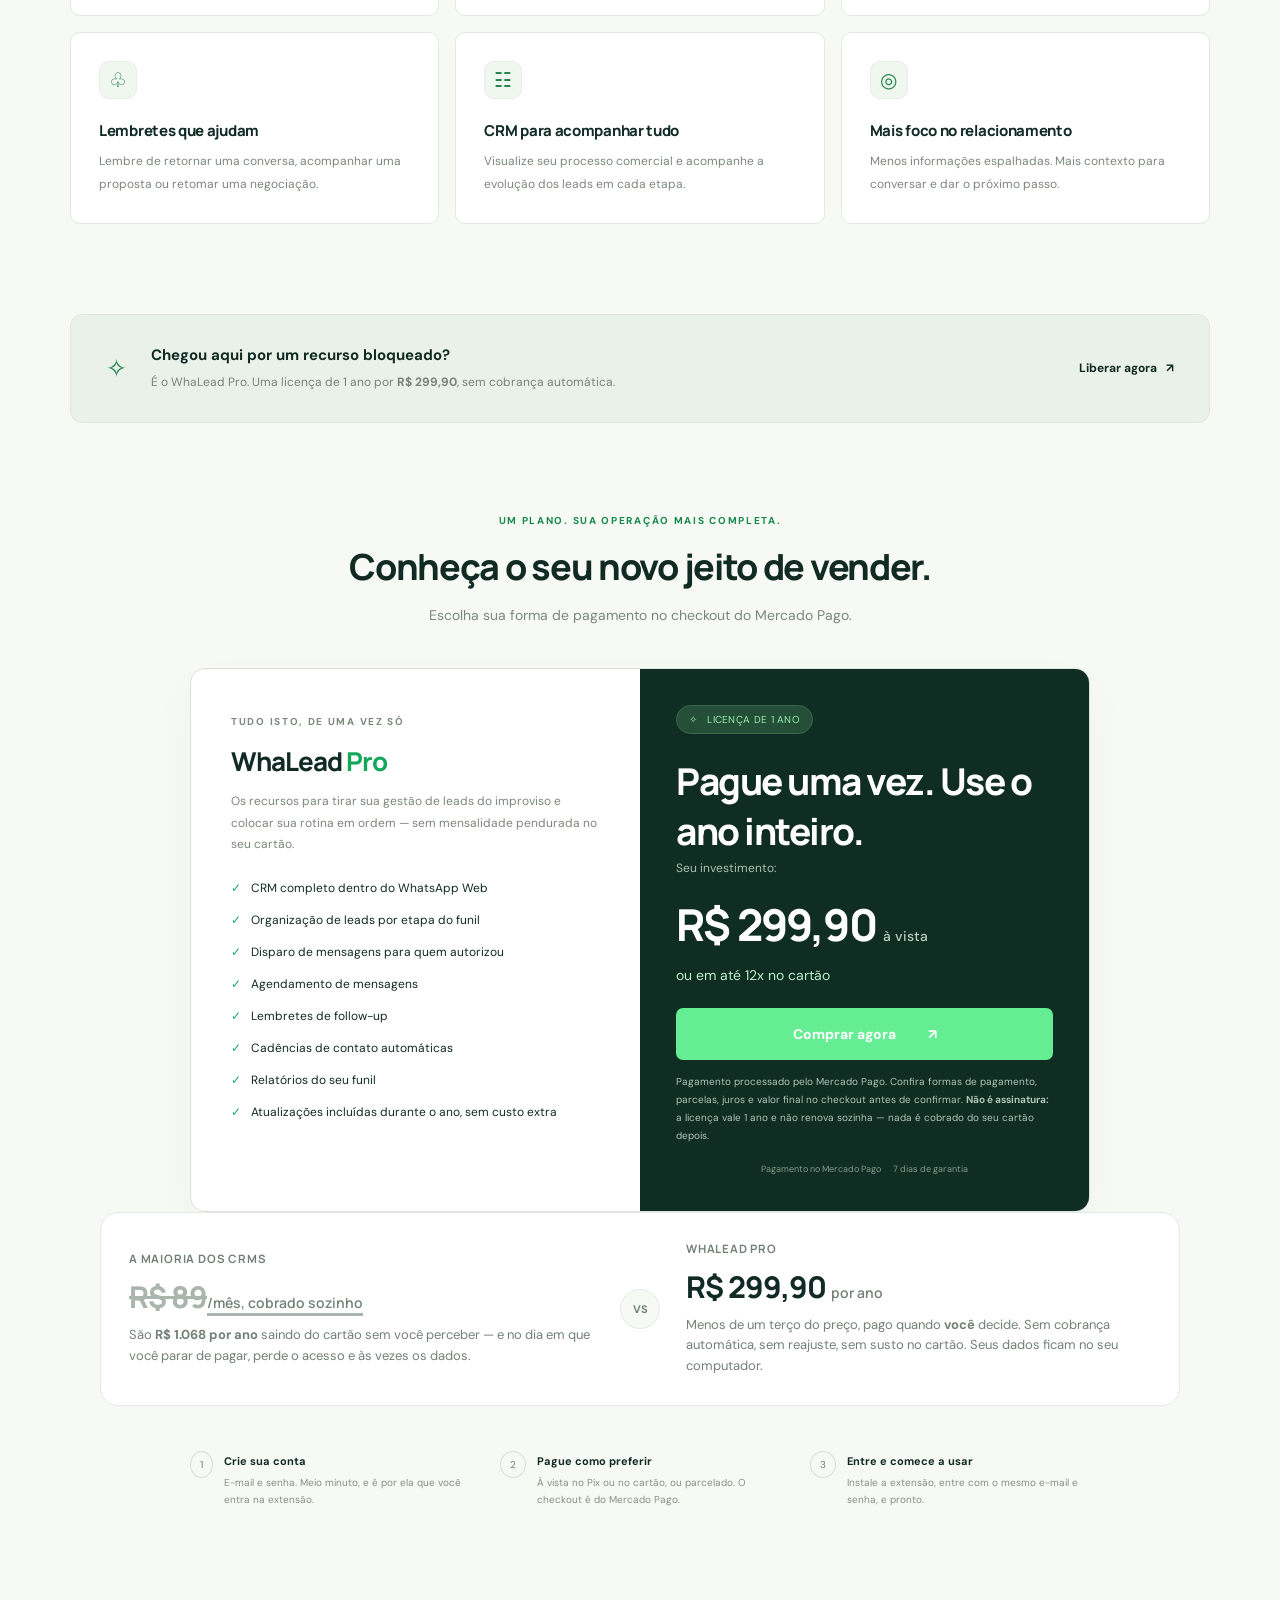
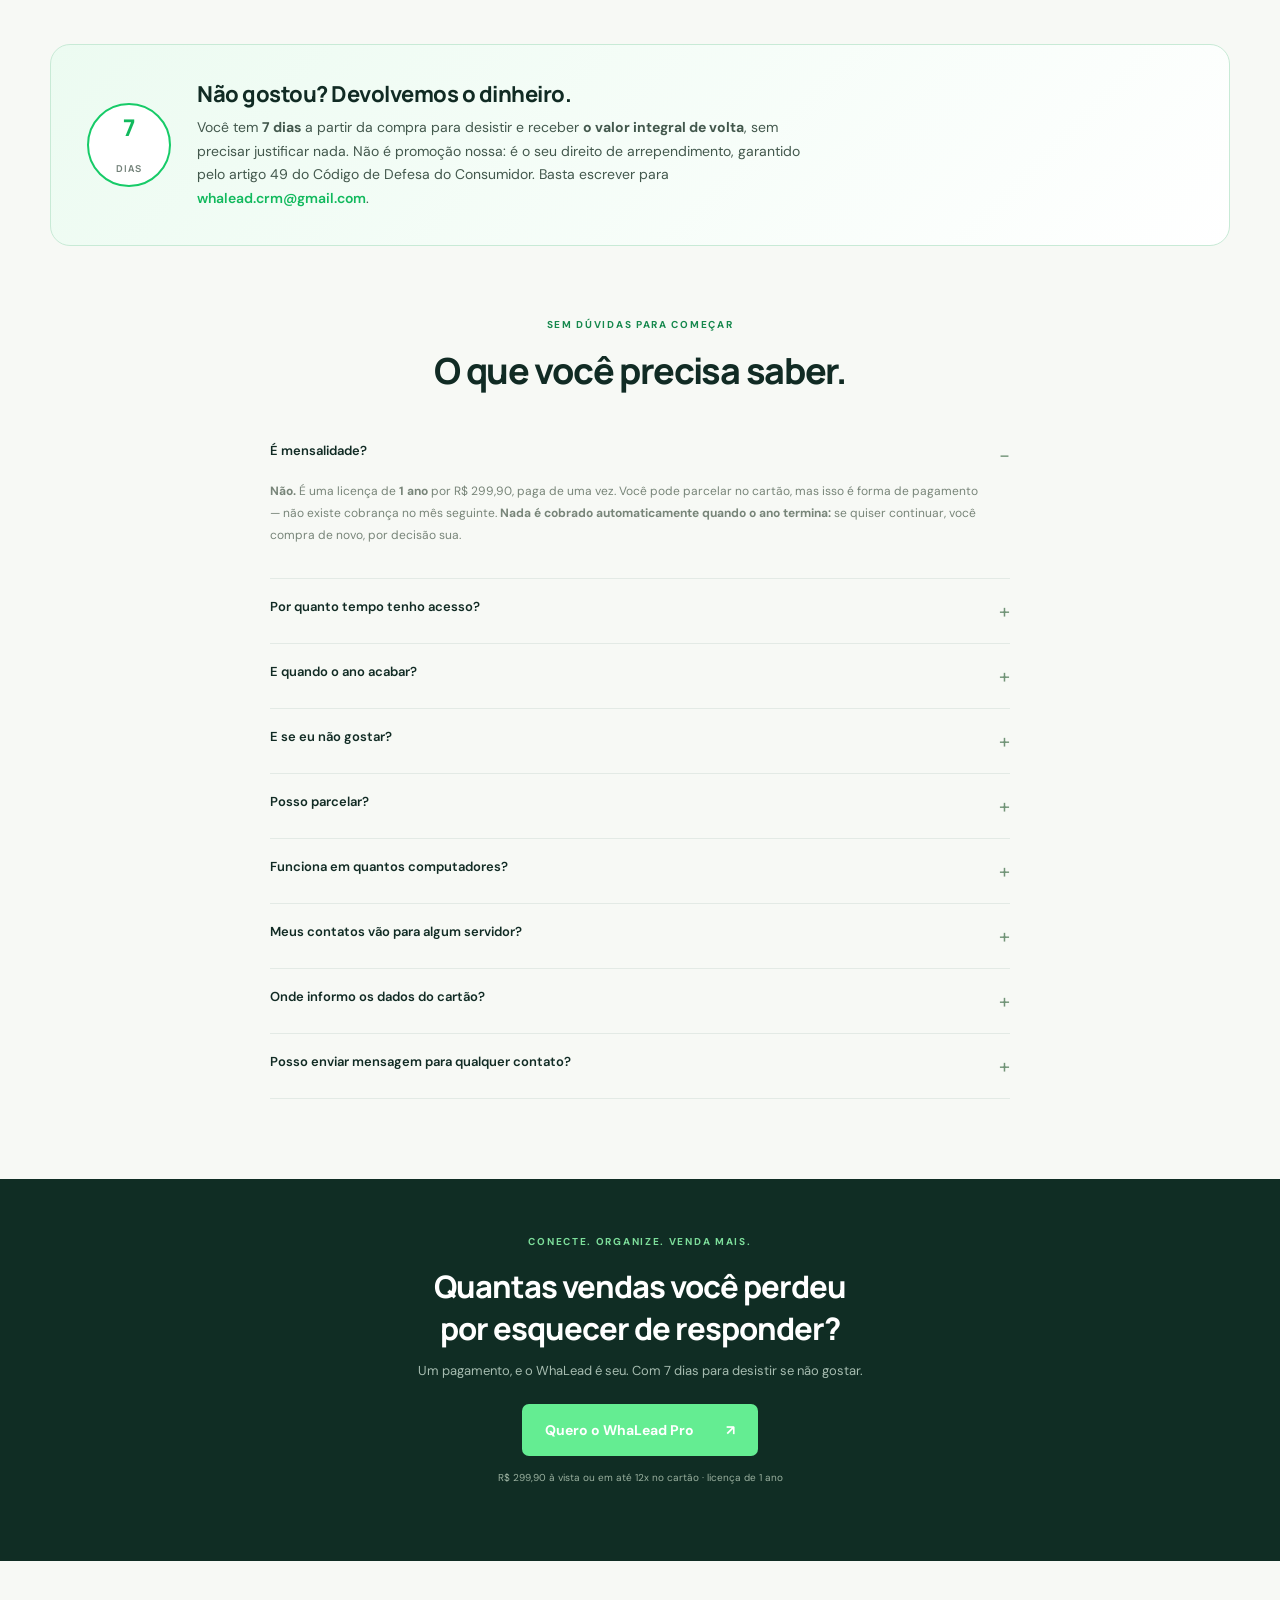
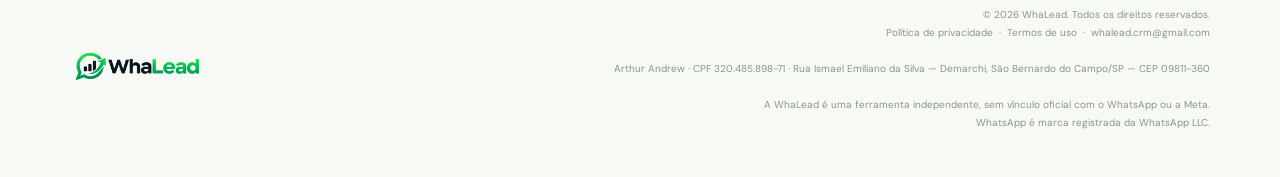
==== commit 5e324a83: "Add files via upload" ====
--- a/index.html
+++ b/index.html
@@ -73,7 +73,7 @@
 <section class="section faq" id="duvidas"><div class="sectionhead"><span class="label">Sem dúvidas para começar</span><h2>O que você precisa saber.</h2></div><details open><summary>É mensalidade?</summary><p><b>Não.</b> É uma licença de <b>1 ano</b> por <span data-t="preco">R$ 299,90</span>, paga de uma vez. Você pode parcelar no cartão, mas isso é forma de pagamento — não existe cobrança no mês seguinte. <b>Nada é cobrado automaticamente quando o ano termina:</b> se quiser continuar, você compra de novo, por decisão sua.</p></details><details><summary>Por quanto tempo tenho acesso?</summary><p><b>1 ano</b>, contado do dia da compra. A data exata de vencimento fica no seu painel, e a extensão avisa quando estiver chegando perto. Durante esse ano, todas as atualizações vêm junto, sem custo adicional.</p></details><details><summary>E quando o ano acabar?</summary><p>O acesso para de funcionar e seus dados continuam no seu computador — nada é apagado. Para voltar a usar, é só comprar outra licença de 1 ano. <b>Não existe renovação automática</b>: nenhum valor é cobrado sem você decidir.</p></details><details><summary>E se eu não gostar?</summary><p>Você tem <span data-t="garantia">7</span> dias para desistir e receber o valor integral de volta, sem precisar explicar o motivo — é o direito de arrependimento do Código de Defesa do Consumidor. Escreva para <a data-suporte>whalead.crm@gmail.com</a> e resolvemos.</p></details><details><summary>Posso parcelar?</summary><p>Sim, <span data-t="parcelado">em até 12x no cartão</span>. O número de parcelas, os juros e o valor final aparecem no checkout do Mercado Pago antes de você confirmar. Confira lá.</p></details><details><summary>Funciona em quantos computadores?</summary><p>Um de cada vez. Trocar de máquina é só entrar com seu e-mail e senha na nova — a anterior se desconecta sozinha, sem precisar pedir nada para ninguém.</p></details><details><summary>Meus contatos vão para algum servidor?</summary><p><b>Não.</b> Seus leads, conversas e anotações ficam no seu computador. O que sai daqui é apenas o necessário para confirmar que sua compra é válida. Veja a <a href="privacidade.html" style="color:#11b95d;font-weight:600">política de privacidade</a>.</p></details><details><summary>Onde informo os dados do cartão?</summary><p>Somente no checkout do Mercado Pago. Esta página não coleta nem armazena dados de cartão em momento nenhum.</p></details><details><summary>Posso enviar mensagem para qualquer contato?</summary><p>Use com responsabilidade: só com quem autorizou receber suas mensagens. Respeite pedidos de descadastro, a LGPD e as regras do WhatsApp. O WhaLead não envia nada sozinho — toda mensagem é escrita e confirmada por você. Ainda assim, envio em massa pode levar ao bloqueio do seu número pelo WhatsApp, e esse risco é seu.</p></details></section>
 <section class="endcta"><span class="label" style="color:#7dde9b">Conecte. Organize. Venda mais.</span><h2 style="margin-top:15px">Quantas vendas você perdeu<br>por esquecer de responder?</h2><p>Um pagamento, e o WhaLead é seu. Com <span data-t="garantia">7</span> dias para desistir se não gostar.</p><a class="button checkout" data-comprar data-sealogado>Quero o WhaLead Pro <span>↗</span></a><p class="fine"><span data-t="preco">R$ 299,90</span> à vista ou <span data-t="parcelado">em até 12x no cartão</span> · licença de 1 ano</p></section></main>
 
-<footer><a class="brand" href="#"><img class="full-logo" src="logo-whalead.png" alt="WhaLead"></a><p>© <span data-t="ano">2026</span> WhaLead. Todos os direitos reservados.<br><a href="privacidade.html">Política de privacidade</a> &nbsp;·&nbsp; <a href="termos.html">Termos de uso</a> &nbsp;·&nbsp; <a data-suporte>whalead.crm@gmail.com</a><br><br>A WhaLead é uma ferramenta independente, sem vínculo oficial com o WhatsApp ou a Meta.<br>WhatsApp é marca registrada da WhatsApp LLC.</p></footer>
+<footer><a class="brand" href="#"><img class="full-logo" src="logo-whalead.png" alt="WhaLead"></a><p>© <span data-t="ano">2026</span> WhaLead. Todos os direitos reservados.<br><a href="privacidade.html">Política de privacidade</a> &nbsp;·&nbsp; <a href="termos.html">Termos de uso</a> &nbsp;·&nbsp; <a data-suporte>whalead.crm@gmail.com</a><br><br>Arthur Andrew · CPF 320.485.898-71 · Rua Ismael Emiliano da Silva — Demarchi, São Bernardo do Campo/SP — CEP 09811-360<br><br>A WhaLead é uma ferramenta independente, sem vínculo oficial com o WhatsApp ou a Meta.<br>WhatsApp é marca registrada da WhatsApp LLC.</p></footer>
 
 <div class="mobilecta"><div><b>WhaLead Pro · <span data-t="preco">R$ 299,90</span></b><small>Licença de 1 ano · <span data-t="garantia">7</span> dias de garantia</small></div><a class="button checkout" data-comprar data-sealogado>Comprar ↗</a></div>
 
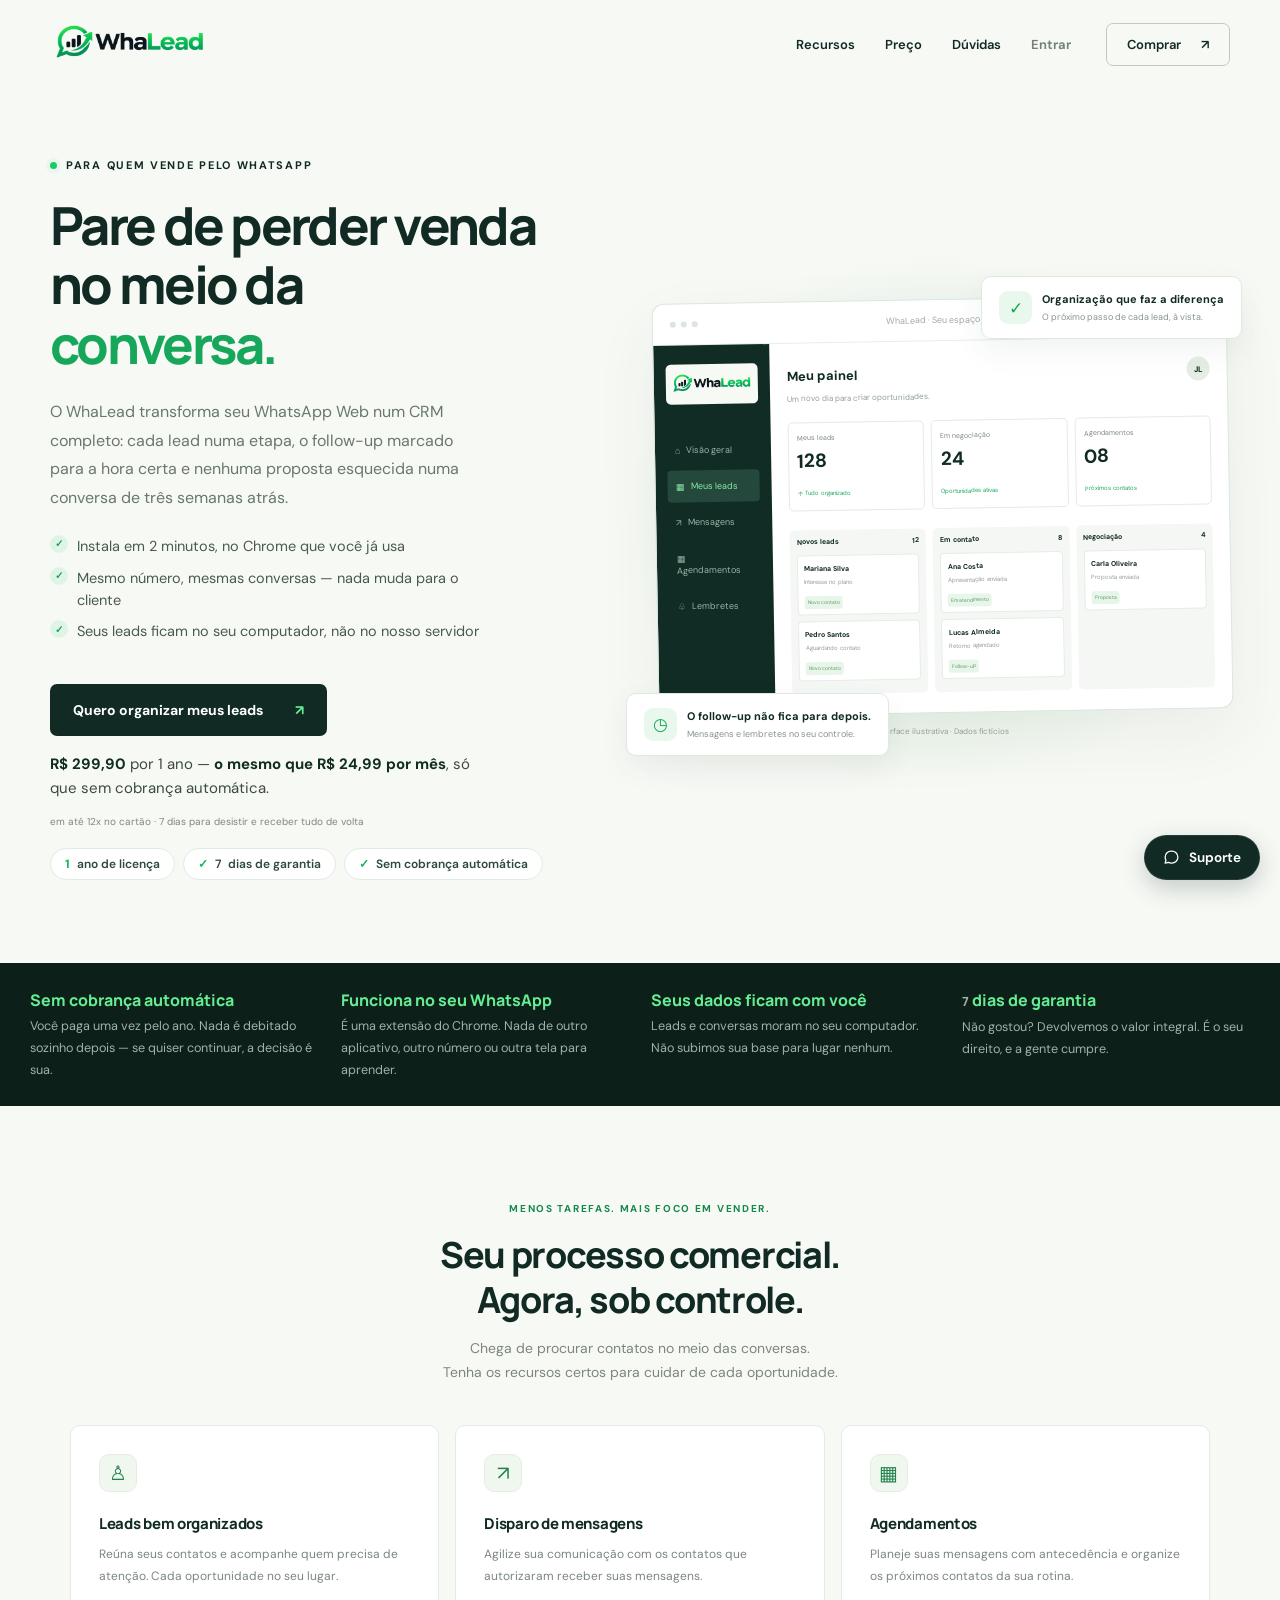
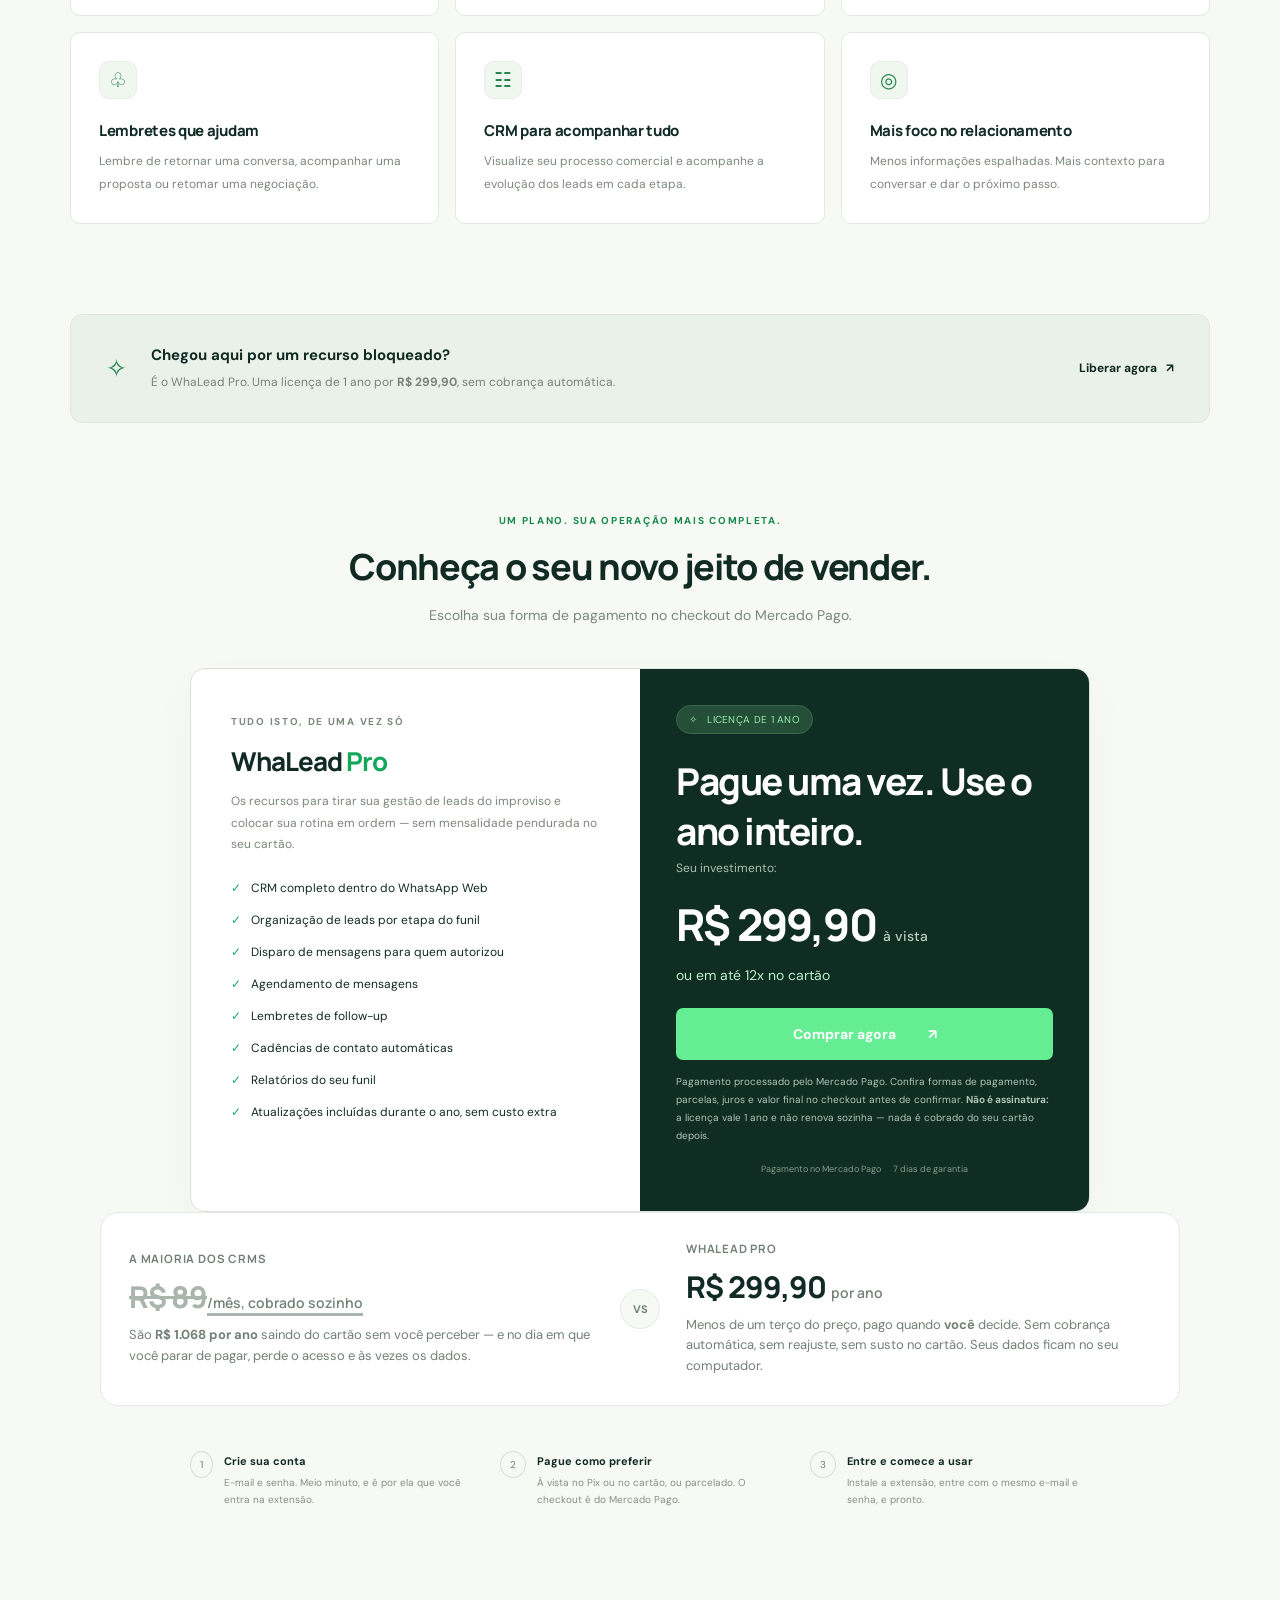
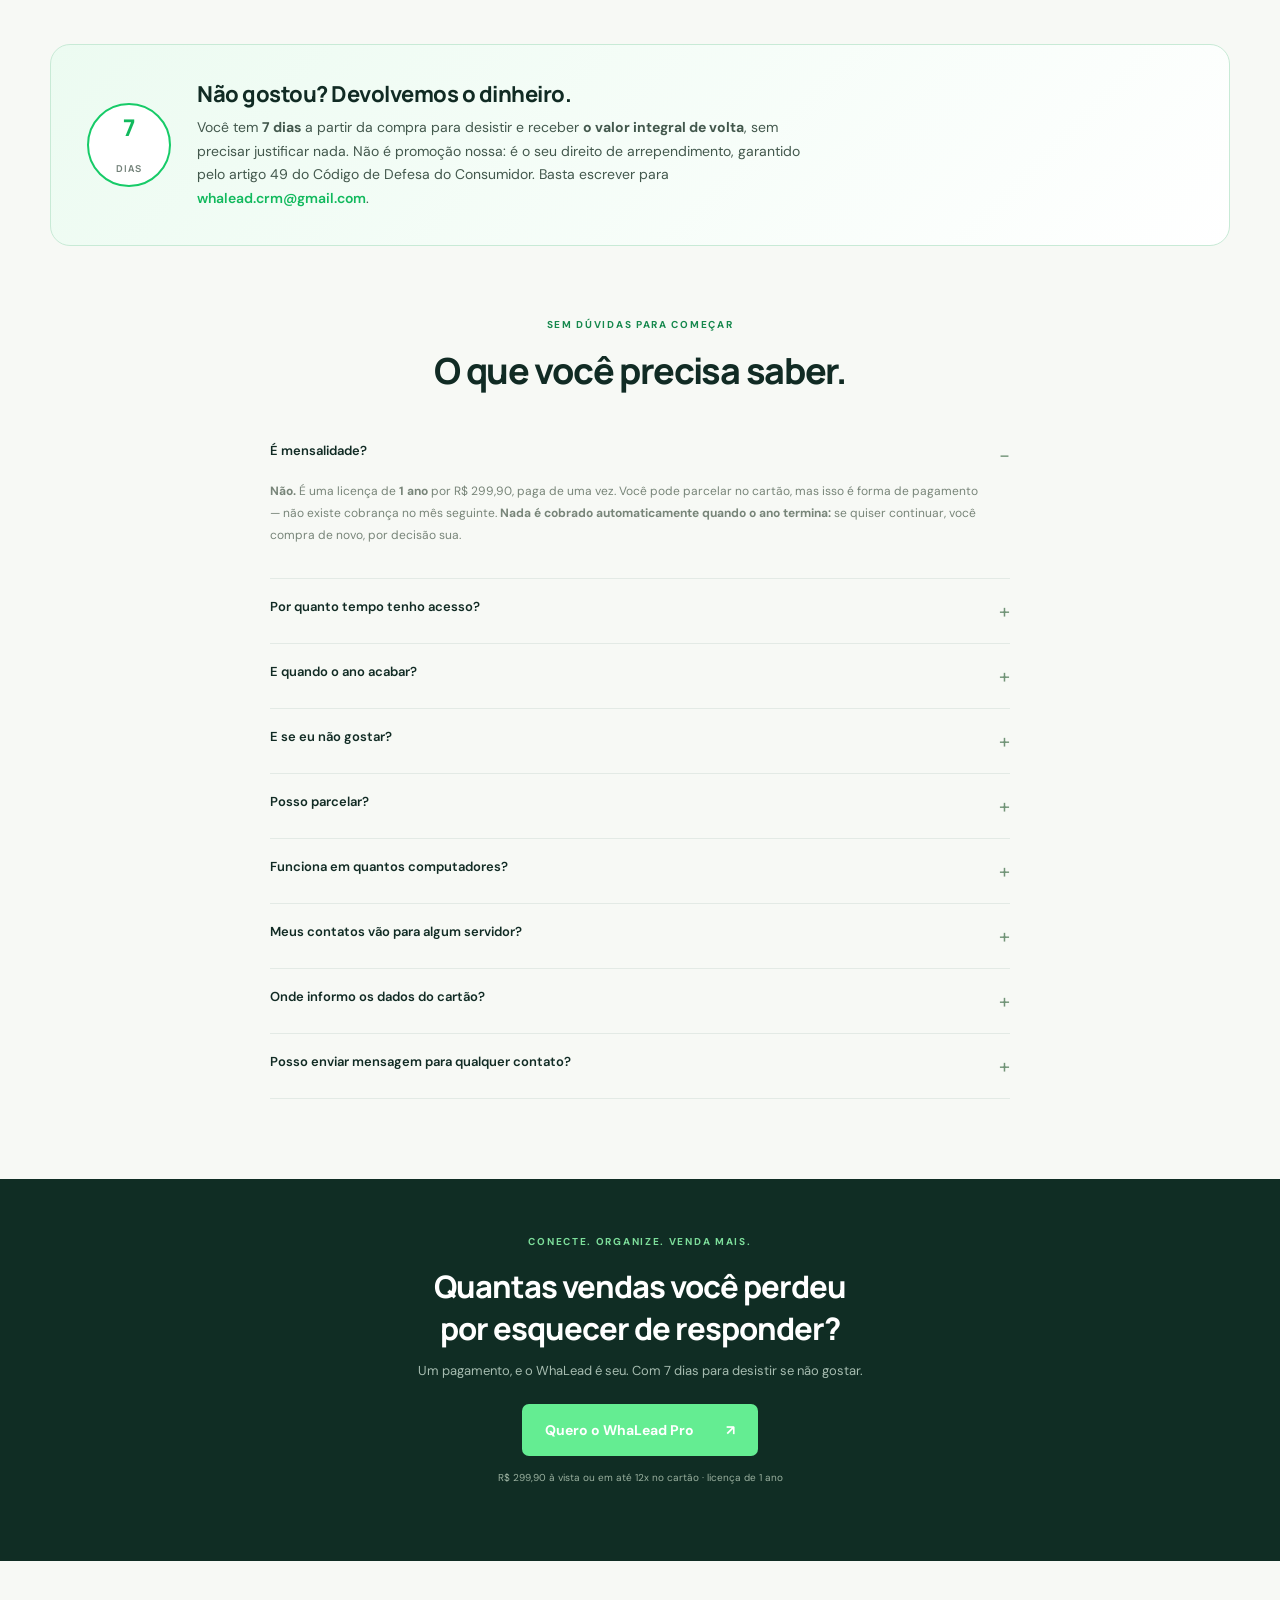
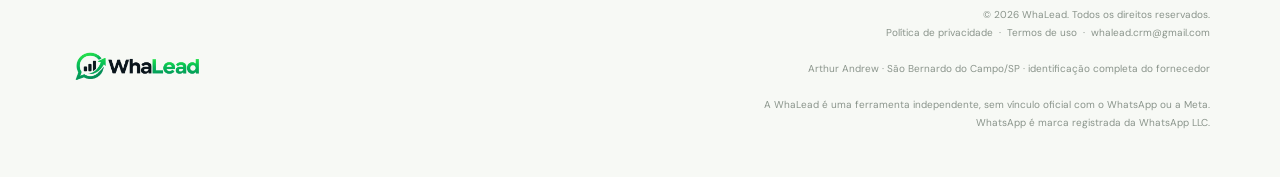
==== commit cc68335a: "Add files via upload" ====
--- a/index.html
+++ b/index.html
@@ -73,7 +73,7 @@
 <section class="section faq" id="duvidas"><div class="sectionhead"><span class="label">Sem dúvidas para começar</span><h2>O que você precisa saber.</h2></div><details open><summary>É mensalidade?</summary><p><b>Não.</b> É uma licença de <b>1 ano</b> por <span data-t="preco">R$ 299,90</span>, paga de uma vez. Você pode parcelar no cartão, mas isso é forma de pagamento — não existe cobrança no mês seguinte. <b>Nada é cobrado automaticamente quando o ano termina:</b> se quiser continuar, você compra de novo, por decisão sua.</p></details><details><summary>Por quanto tempo tenho acesso?</summary><p><b>1 ano</b>, contado do dia da compra. A data exata de vencimento fica no seu painel, e a extensão avisa quando estiver chegando perto. Durante esse ano, todas as atualizações vêm junto, sem custo adicional.</p></details><details><summary>E quando o ano acabar?</summary><p>O acesso para de funcionar e seus dados continuam no seu computador — nada é apagado. Para voltar a usar, é só comprar outra licença de 1 ano. <b>Não existe renovação automática</b>: nenhum valor é cobrado sem você decidir.</p></details><details><summary>E se eu não gostar?</summary><p>Você tem <span data-t="garantia">7</span> dias para desistir e receber o valor integral de volta, sem precisar explicar o motivo — é o direito de arrependimento do Código de Defesa do Consumidor. Escreva para <a data-suporte>whalead.crm@gmail.com</a> e resolvemos.</p></details><details><summary>Posso parcelar?</summary><p>Sim, <span data-t="parcelado">em até 12x no cartão</span>. O número de parcelas, os juros e o valor final aparecem no checkout do Mercado Pago antes de você confirmar. Confira lá.</p></details><details><summary>Funciona em quantos computadores?</summary><p>Um de cada vez. Trocar de máquina é só entrar com seu e-mail e senha na nova — a anterior se desconecta sozinha, sem precisar pedir nada para ninguém.</p></details><details><summary>Meus contatos vão para algum servidor?</summary><p><b>Não.</b> Seus leads, conversas e anotações ficam no seu computador. O que sai daqui é apenas o necessário para confirmar que sua compra é válida. Veja a <a href="privacidade.html" style="color:#11b95d;font-weight:600">política de privacidade</a>.</p></details><details><summary>Onde informo os dados do cartão?</summary><p>Somente no checkout do Mercado Pago. Esta página não coleta nem armazena dados de cartão em momento nenhum.</p></details><details><summary>Posso enviar mensagem para qualquer contato?</summary><p>Use com responsabilidade: só com quem autorizou receber suas mensagens. Respeite pedidos de descadastro, a LGPD e as regras do WhatsApp. O WhaLead não envia nada sozinho — toda mensagem é escrita e confirmada por você. Ainda assim, envio em massa pode levar ao bloqueio do seu número pelo WhatsApp, e esse risco é seu.</p></details></section>
 <section class="endcta"><span class="label" style="color:#7dde9b">Conecte. Organize. Venda mais.</span><h2 style="margin-top:15px">Quantas vendas você perdeu<br>por esquecer de responder?</h2><p>Um pagamento, e o WhaLead é seu. Com <span data-t="garantia">7</span> dias para desistir se não gostar.</p><a class="button checkout" data-comprar data-sealogado>Quero o WhaLead Pro <span>↗</span></a><p class="fine"><span data-t="preco">R$ 299,90</span> à vista ou <span data-t="parcelado">em até 12x no cartão</span> · licença de 1 ano</p></section></main>
 
-<footer><a class="brand" href="#"><img class="full-logo" src="logo-whalead.png" alt="WhaLead"></a><p>© <span data-t="ano">2026</span> WhaLead. Todos os direitos reservados.<br><a href="privacidade.html">Política de privacidade</a> &nbsp;·&nbsp; <a href="termos.html">Termos de uso</a> &nbsp;·&nbsp; <a data-suporte>whalead.crm@gmail.com</a><br><br>Arthur Andrew · CPF 320.485.898-71 · Rua Ismael Emiliano da Silva — Demarchi, São Bernardo do Campo/SP — CEP 09811-360<br><br>A WhaLead é uma ferramenta independente, sem vínculo oficial com o WhatsApp ou a Meta.<br>WhatsApp é marca registrada da WhatsApp LLC.</p></footer>
+<footer><a class="brand" href="#"><img class="full-logo" src="logo-whalead.png" alt="WhaLead"></a><p>© <span data-t="ano">2026</span> WhaLead. Todos os direitos reservados.<br><a href="privacidade.html">Política de privacidade</a> &nbsp;·&nbsp; <a href="termos.html">Termos de uso</a> &nbsp;·&nbsp; <a data-suporte>whalead.crm@gmail.com</a><br><br>Arthur Andrew · São Bernardo do Campo/SP · <a href="termos.html#identificacao">identificação completa do fornecedor</a><br><br>A WhaLead é uma ferramenta independente, sem vínculo oficial com o WhatsApp ou a Meta.<br>WhatsApp é marca registrada da WhatsApp LLC.</p></footer>
 
 <div class="mobilecta"><div><b>WhaLead Pro · <span data-t="preco">R$ 299,90</span></b><small>Licença de 1 ano · <span data-t="garantia">7</span> dias de garantia</small></div><a class="button checkout" data-comprar data-sealogado>Comprar ↗</a></div>
 
